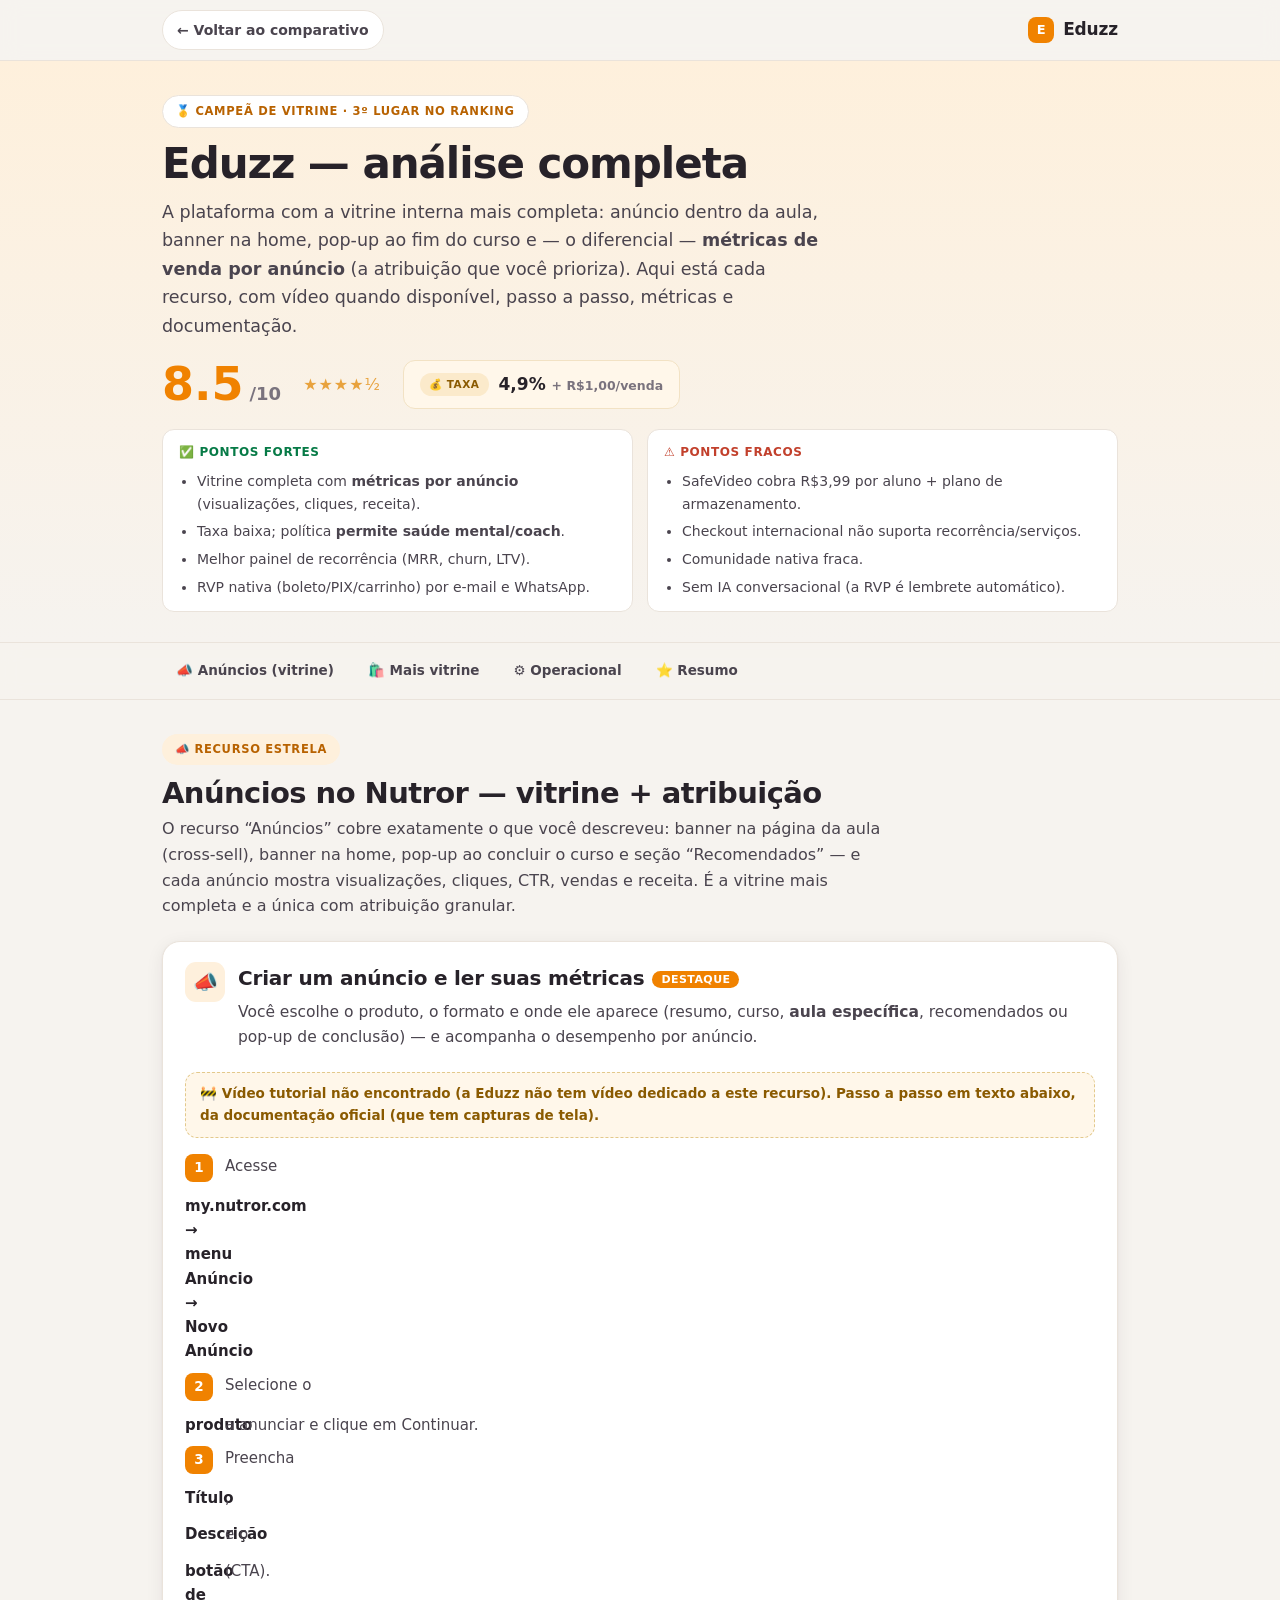
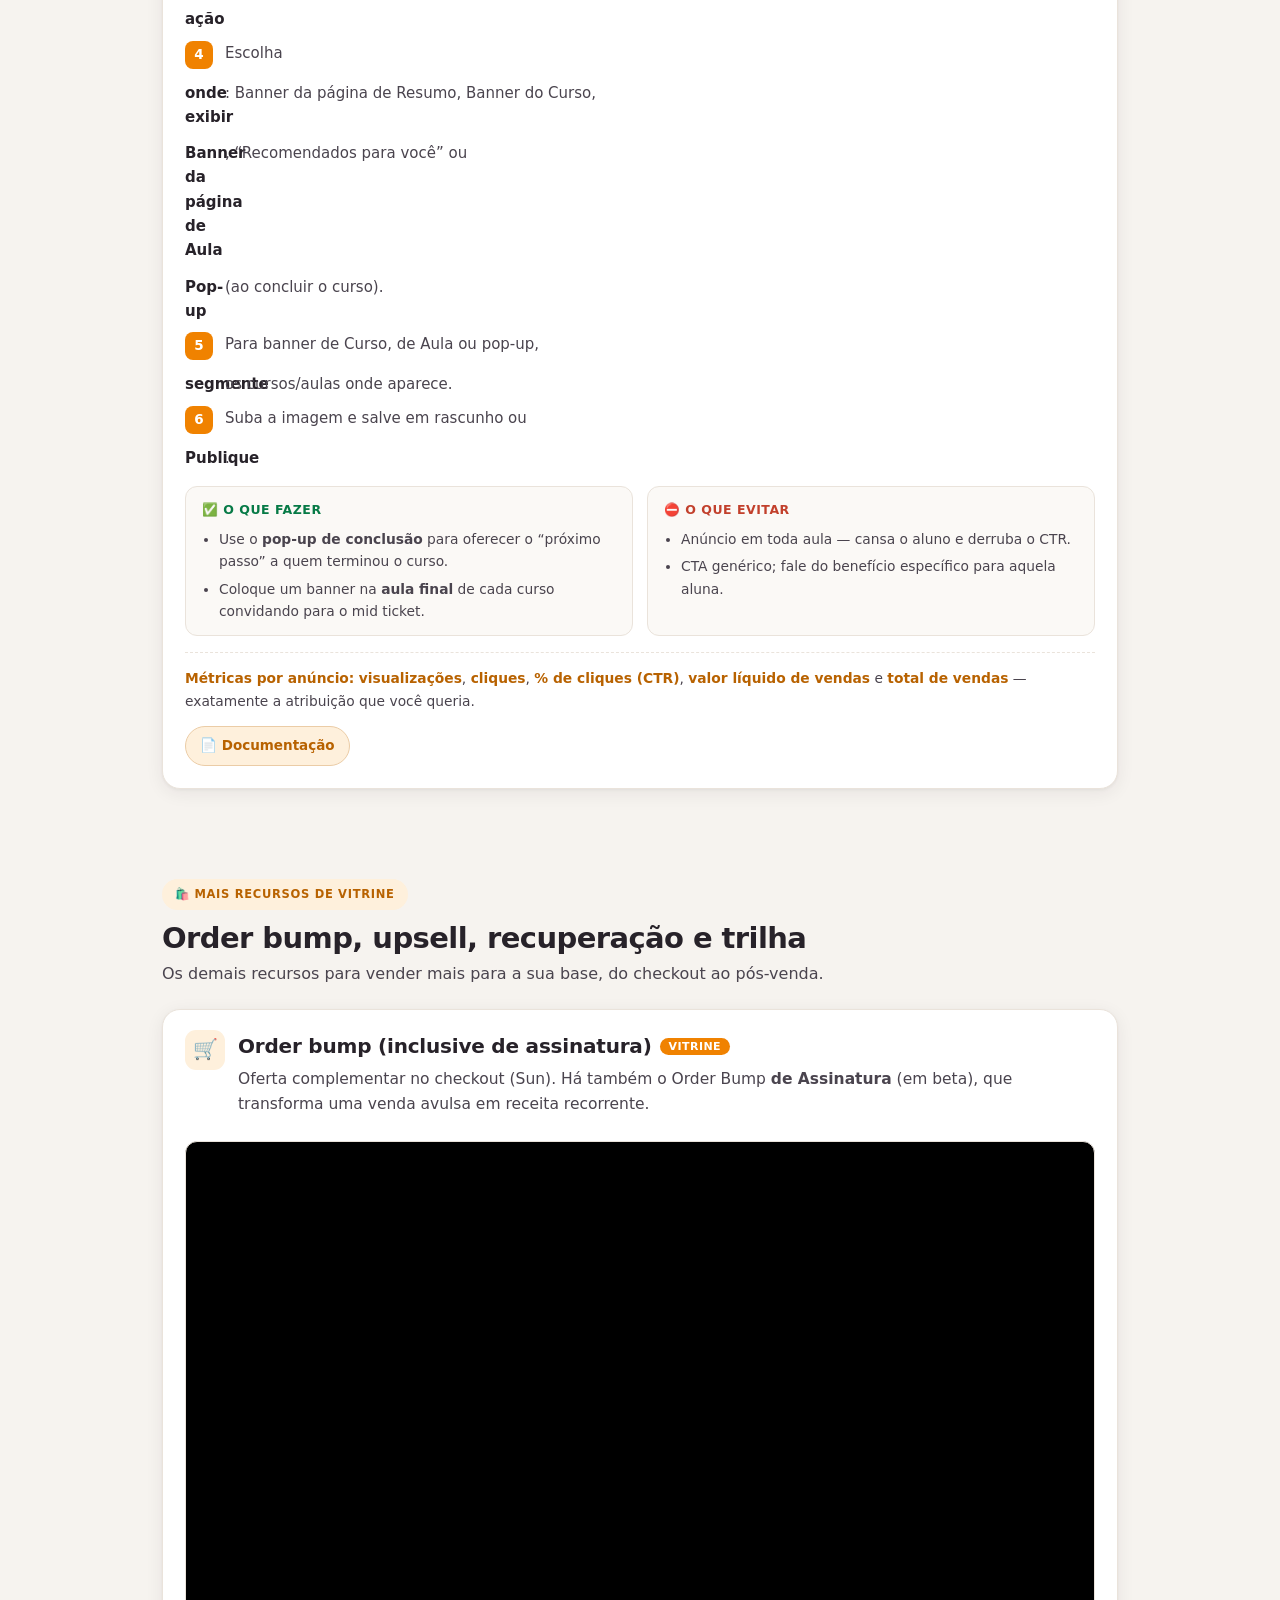
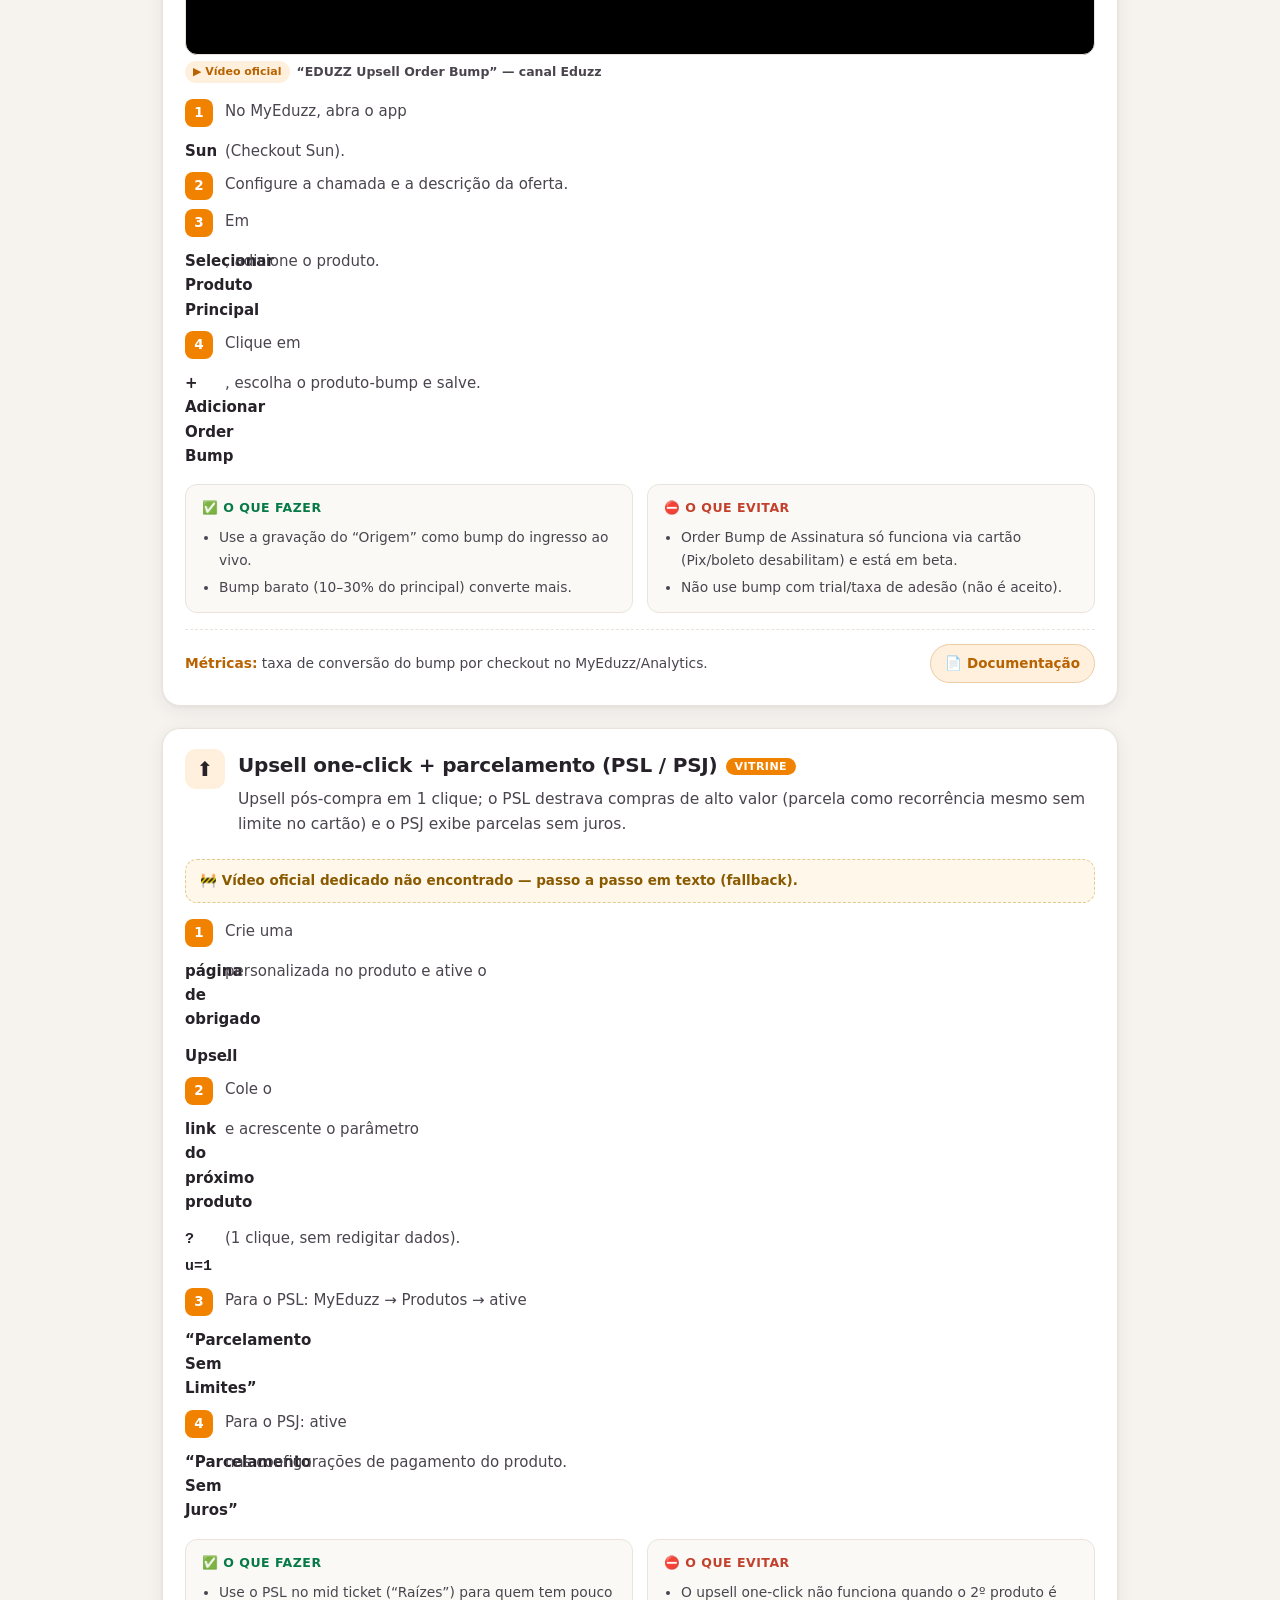
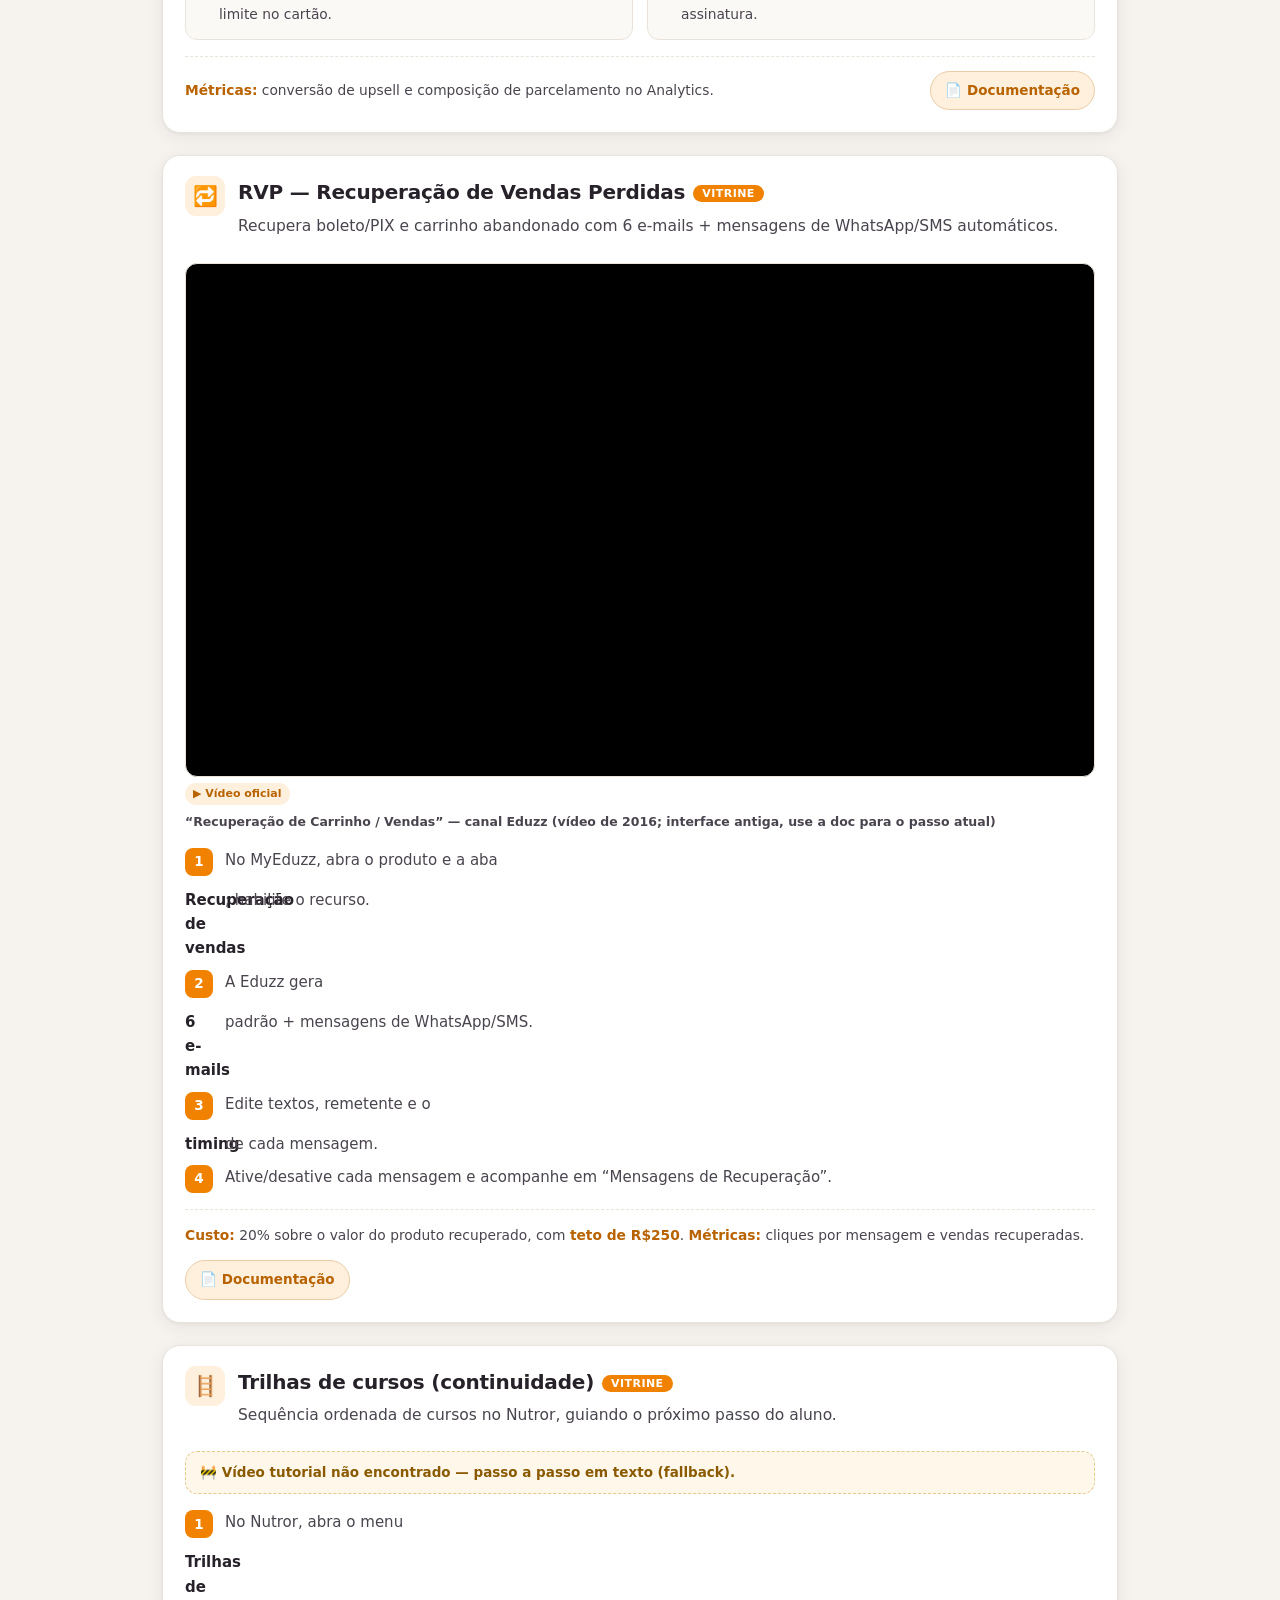
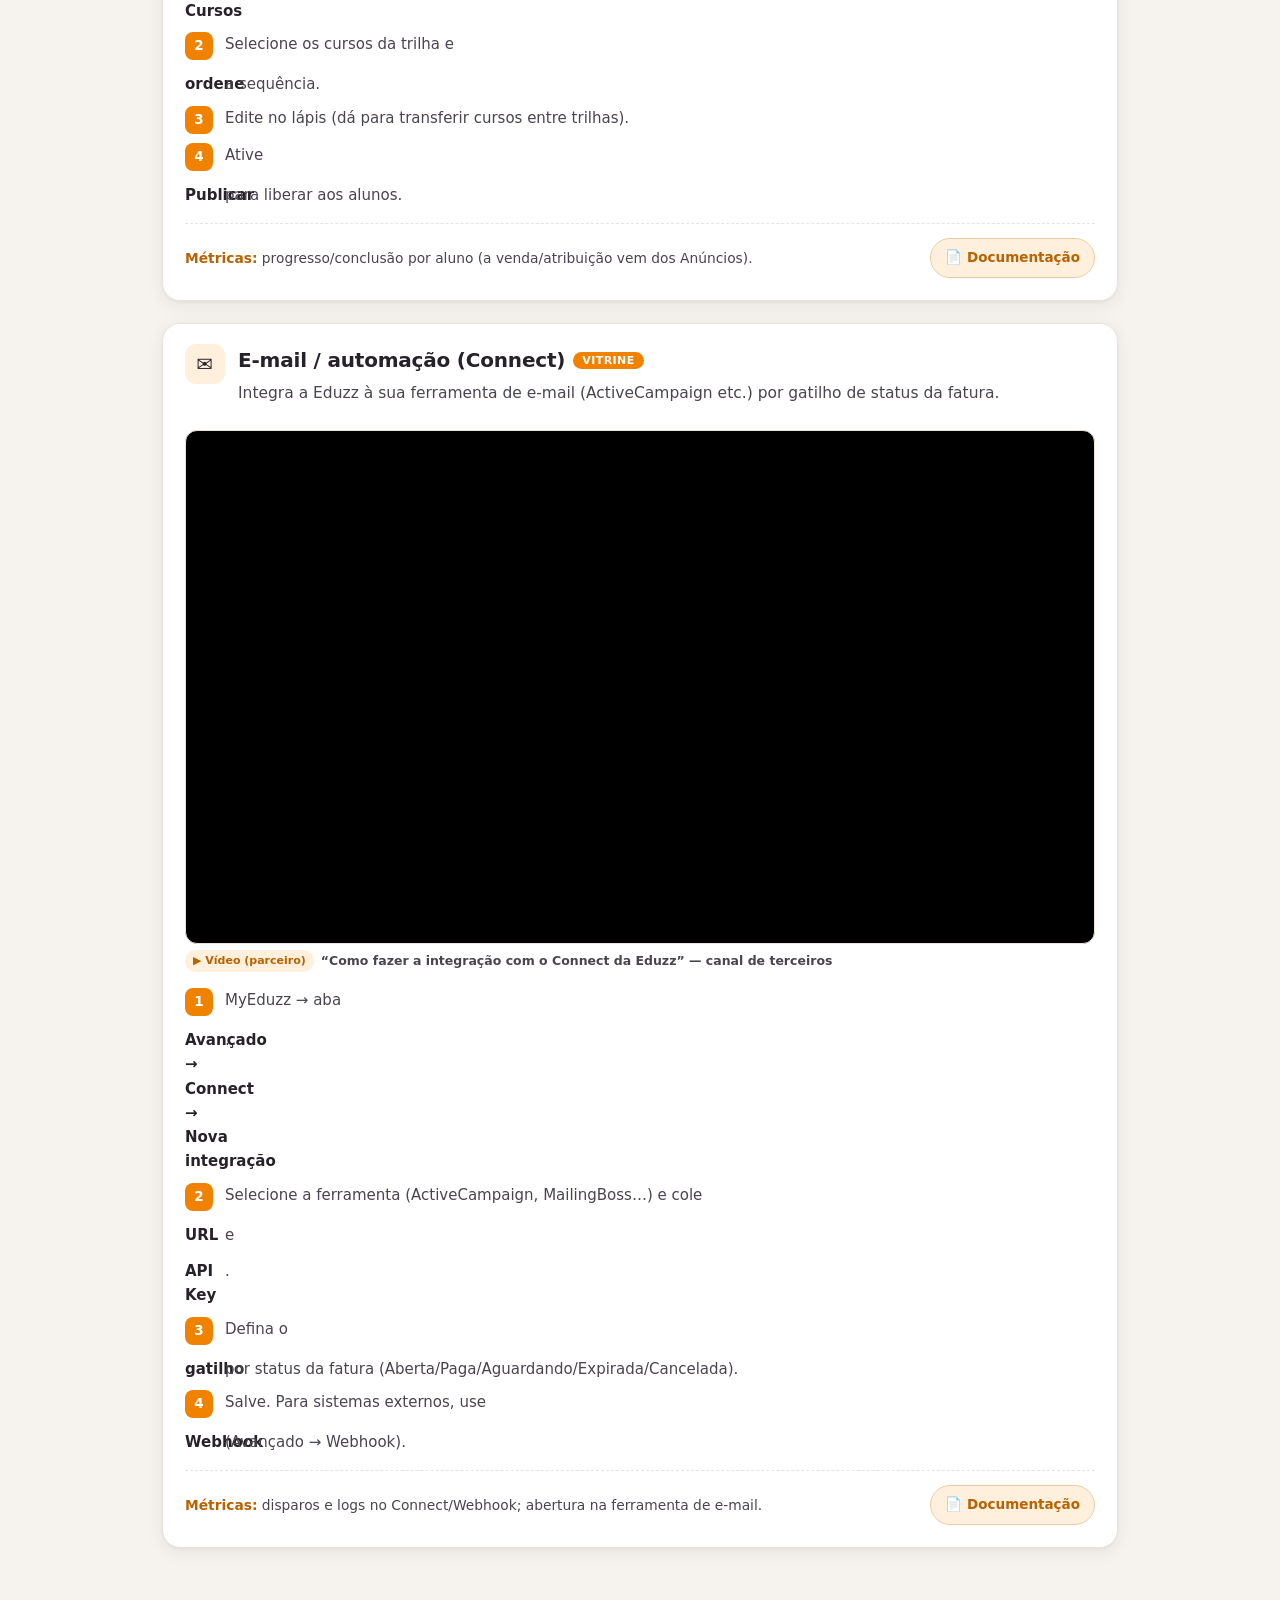
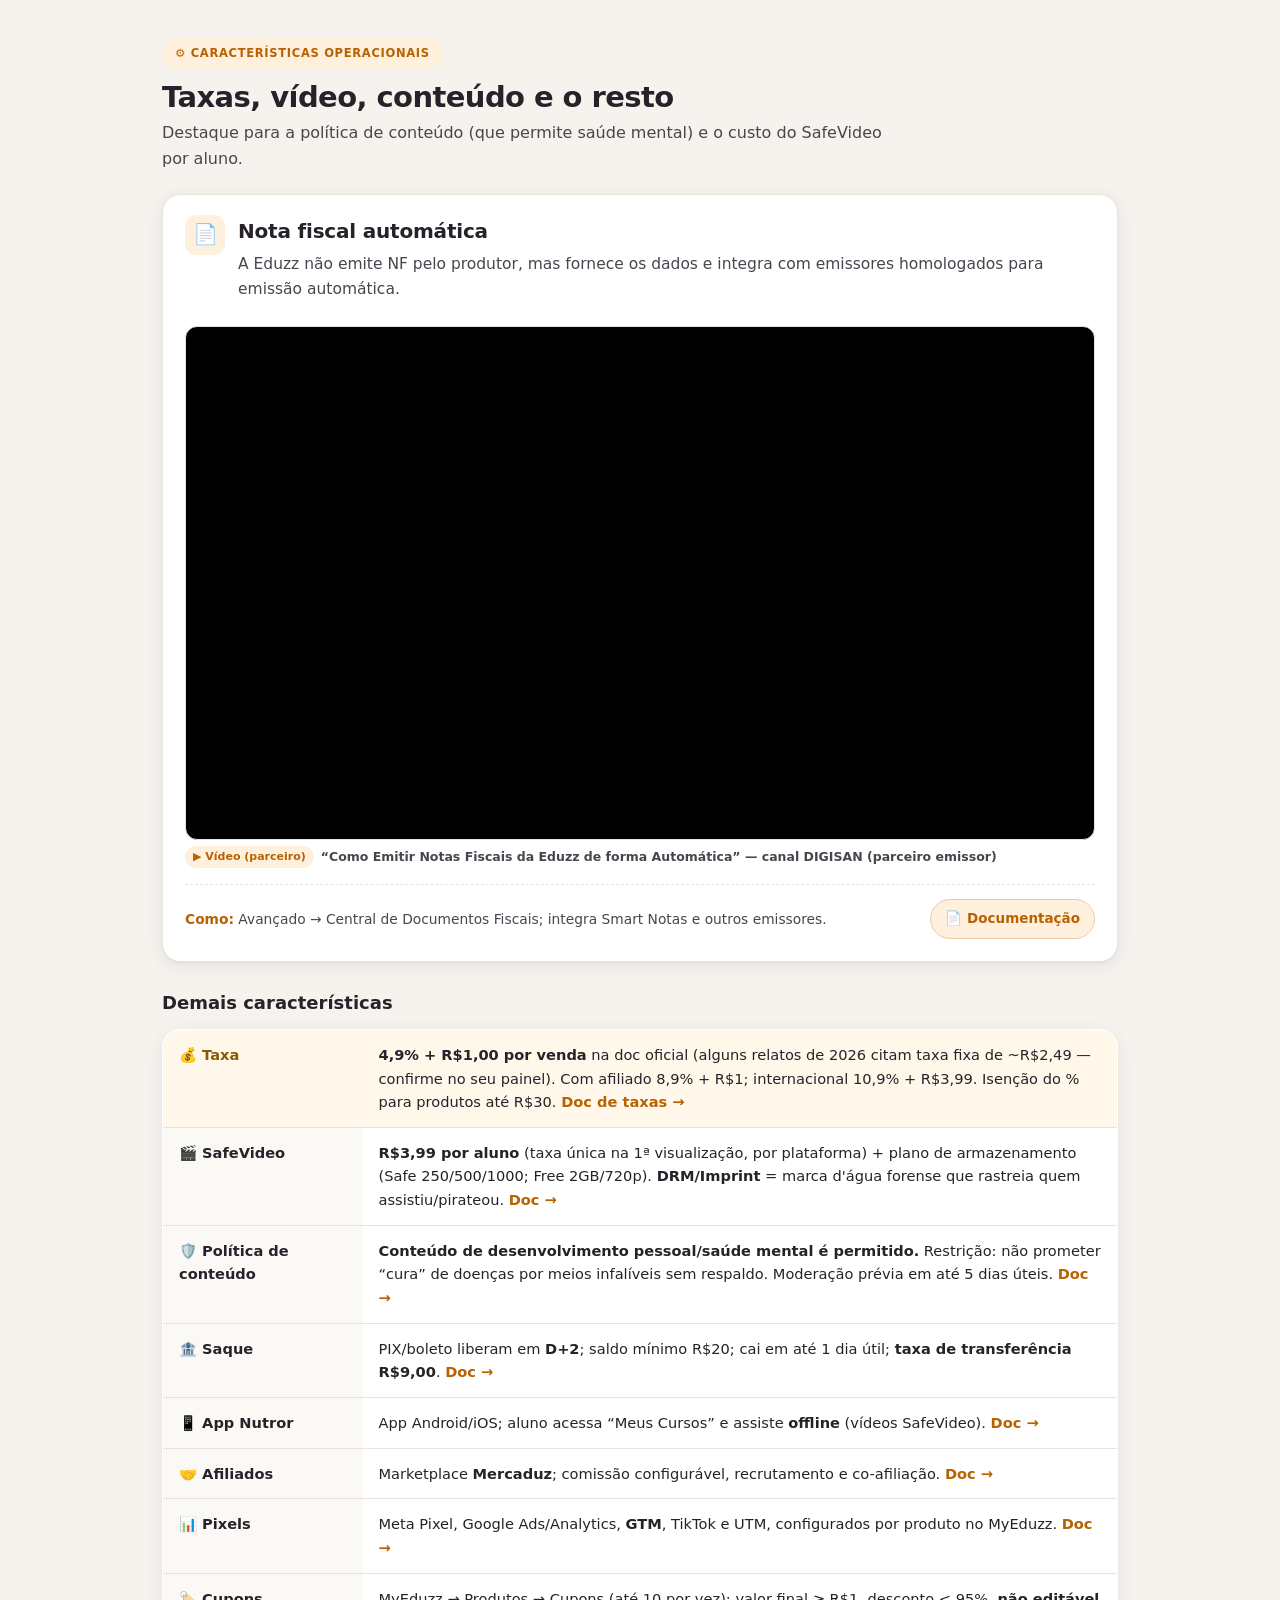
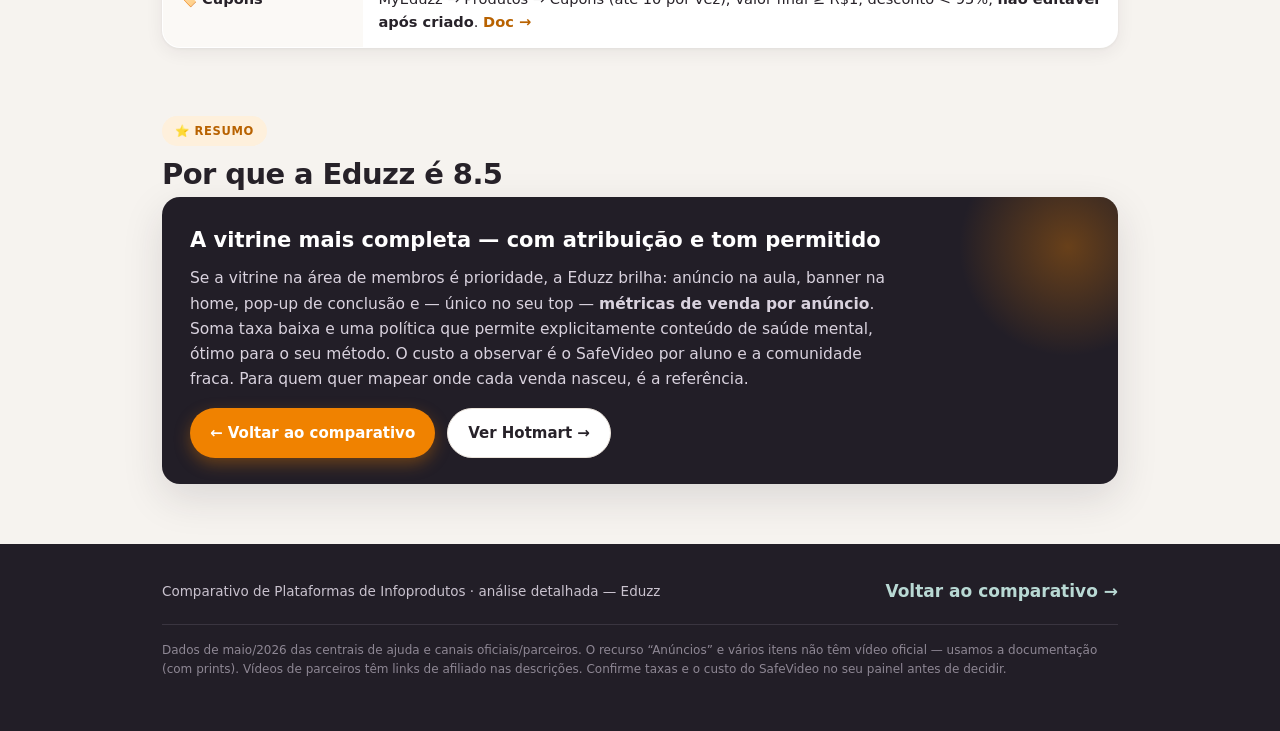
==== eduzz.html @ 8b56ef88 "Add files via upload" ====
<!DOCTYPE html>
<html lang="pt-BR">
<head>
<meta charset="UTF-8">
<meta name="viewport" content="width=device-width, initial-scale=1.0">
<title>Eduzz — Análise completa | Comparativo de Plataformas</title>
<link rel="stylesheet" href="/styles.css">
</head>
<body class="acc-eduzz">

<header class="top">
  <div class="wrap">
    <a class="back" href="/">← Voltar ao comparativo</a>
    <span class="spacer"></span>
    <span class="crumb"><span class="mk">E</span>Eduzz</span>
  </div>
</header>

<div class="phero">
  <div class="wrap">
    <span class="tagline">🥇 Campeã de vitrine · 3º lugar no ranking</span>
    <h1>Eduzz — análise completa</h1>
    <p class="sub">A plataforma com a vitrine interna mais completa: anúncio dentro da aula, banner na home, pop-up ao fim do curso e — o diferencial — <b>métricas de venda por anúncio</b> (a atribuição que você prioriza). Aqui está cada recurso, com vídeo quando disponível, passo a passo, métricas e documentação.</p>
    <div class="scorebar">
      <div class="score"><span class="n">8.5</span><span class="d">/10</span></div>
      <div class="stars">★★★★½</div>
      <div class="fee"><span class="tg">💰 Taxa</span><span class="v">4,9% <small>+ R$1,00/venda</small></span></div>
    </div>
    <div class="qsum">
      <div class="box pro">
        <h4>✅ Pontos fortes</h4>
        <ul>
          <li>Vitrine completa com <b>métricas por anúncio</b> (visualizações, cliques, receita).</li>
          <li>Taxa baixa; política <b>permite saúde mental/coach</b>.</li>
          <li>Melhor painel de recorrência (MRR, churn, LTV).</li>
          <li>RVP nativa (boleto/PIX/carrinho) por e-mail e WhatsApp.</li>
        </ul>
      </div>
      <div class="box con">
        <h4>⚠️ Pontos fracos</h4>
        <ul>
          <li>SafeVideo cobra R$3,99 por aluno + plano de armazenamento.</li>
          <li>Checkout internacional não suporta recorrência/serviços.</li>
          <li>Comunidade nativa fraca.</li>
          <li>Sem IA conversacional (a RVP é lembrete automático).</li>
        </ul>
      </div>
    </div>
  </div>
</div>

<nav class="sub">
  <div class="wrap">
    <a href="#anuncios">📣 Anúncios (vitrine)</a>
    <a href="#vitrine">🛍️ Mais vitrine</a>
    <a href="#operacional">⚙️ Operacional</a>
    <a href="#resumo">⭐ Resumo</a>
  </div>
</nav>

<!-- ===== ANÚNCIOS ===== -->
<section id="anuncios">
  <div class="wrap">
    <span class="eyebrow">📣 Recurso estrela</span>
    <h2 class="sec">Anúncios no Nutror — vitrine + atribuição</h2>
    <p class="sec-intro">O recurso “Anúncios” cobre exatamente o que você descreveu: banner na página da aula (cross-sell), banner na home, pop-up ao concluir o curso e seção “Recomendados” — e cada anúncio mostra visualizações, cliques, CTR, vendas e receita. É a vitrine mais completa e a única com atribuição granular.</p>

    <div class="feat">
      <div class="fhead"><span class="ic">📣</span><div class="ft"><h3>Criar um anúncio e ler suas métricas<span class="star">destaque</span></h3><p class="desc">Você escolhe o produto, o formato e onde ele aparece (resumo, curso, <b>aula específica</b>, recomendados ou pop-up de conclusão) — e acompanha o desempenho por anúncio.</p></div></div>
      <div class="fbody">
        <div class="novideo">🚧 Vídeo tutorial não encontrado (a Eduzz não tem vídeo dedicado a este recurso). Passo a passo em texto abaixo, da documentação oficial (que tem capturas de tela).</div>
        <ol class="steps">
          <li>Acesse <b>my.nutror.com → menu Anúncio → Novo Anúncio</b>.</li>
          <li>Selecione o <b>produto</b> a anunciar e clique em Continuar.</li>
          <li>Preencha <b>Título</b>, <b>Descrição</b> e o <b>botão de ação</b> (CTA).</li>
          <li>Escolha <b>onde exibir</b>: Banner da página de Resumo, Banner do Curso, <b>Banner da página de Aula</b>, “Recomendados para você” ou <b>Pop-up</b> (ao concluir o curso).</li>
          <li>Para banner de Curso, de Aula ou pop-up, <b>segmente</b> os cursos/aulas onde aparece.</li>
          <li>Suba a imagem e salve em rascunho ou <b>Publique</b>.</li>
        </ol>
        <div class="dd">
          <div class="c do"><h5>✅ O que fazer</h5><ul><li>Use o <b>pop-up de conclusão</b> para oferecer o “próximo passo” a quem terminou o curso.</li><li>Coloque um banner na <b>aula final</b> de cada curso convidando para o mid ticket.</li></ul></div>
          <div class="c dont"><h5>⛔ O que evitar</h5><ul><li>Anúncio em toda aula — cansa o aluno e derruba o CTR.</li><li>CTA genérico; fale do benefício específico para aquela aluna.</li></ul></div>
        </div>
        <div class="frow"><span class="metrics"><b>Métricas por anúncio:</b> <b>visualizações</b>, <b>cliques</b>, <b>% de cliques (CTR)</b>, <b>valor líquido de vendas</b> e <b>total de vendas</b> — exatamente a atribuição que você queria.</span><a class="docbtn" href="https://ajuda.eduzz.com/hc/pt-br/articles/4402736670363" target="_blank" rel="noopener">📄 Documentação</a></div>
      </div>
    </div>
  </div>
</section>

<!-- ===== MAIS VITRINE ===== -->
<section id="vitrine">
  <div class="wrap">
    <span class="eyebrow">🛍️ Mais recursos de vitrine</span>
    <h2 class="sec">Order bump, upsell, recuperação e trilha</h2>
    <p class="sec-intro">Os demais recursos para vender mais para a sua base, do checkout ao pós-venda.</p>

    <!-- Order bump -->
    <div class="feat">
      <div class="fhead"><span class="ic">🛒</span><div class="ft"><h3>Order bump (inclusive de assinatura)<span class="star">vitrine</span></h3><p class="desc">Oferta complementar no checkout (Sun). Há também o Order Bump <b>de Assinatura</b> (em beta), que transforma uma venda avulsa em receita recorrente.</p></div></div>
      <div class="fbody">
        <div class="video-wrap"><iframe src="https://www.youtube.com/embed/Mqnv8iW4FAI" title="EDUZZ Upsell Order Bump: Aprenda a ter mais Lucro" loading="lazy" allowfullscreen></iframe></div>
        <p class="vcap"><span class="of">▶ Vídeo oficial</span><span class="th">“EDUZZ Upsell Order Bump” — canal Eduzz</span></p>
        <ol class="steps">
          <li>No MyEduzz, abra o app <b>Sun</b> (Checkout Sun).</li>
          <li>Configure a chamada e a descrição da oferta.</li>
          <li>Em <b>Selecionar Produto Principal</b>, adicione o produto.</li>
          <li>Clique em <b>+ Adicionar Order Bump</b>, escolha o produto-bump e salve.</li>
        </ol>
        <div class="dd">
          <div class="c do"><h5>✅ O que fazer</h5><ul><li>Use a gravação do “Origem” como bump do ingresso ao vivo.</li><li>Bump barato (10–30% do principal) converte mais.</li></ul></div>
          <div class="c dont"><h5>⛔ O que evitar</h5><ul><li>Order Bump de Assinatura só funciona via cartão (Pix/boleto desabilitam) e está em beta.</li><li>Não use bump com trial/taxa de adesão (não é aceito).</li></ul></div>
        </div>
        <div class="frow"><span class="metrics"><b>Métricas:</b> taxa de conversão do bump por checkout no MyEduzz/Analytics.</span><a class="docbtn" href="https://ajuda.eduzz.com/hc/pt-br/articles/1260807006190" target="_blank" rel="noopener">📄 Documentação</a></div>
      </div>
    </div>

    <!-- Upsell / PSL / PSJ (sem vídeo) -->
    <div class="feat">
      <div class="fhead"><span class="ic">⬆️</span><div class="ft"><h3>Upsell one-click + parcelamento (PSL / PSJ)<span class="star">vitrine</span></h3><p class="desc">Upsell pós-compra em 1 clique; o PSL destrava compras de alto valor (parcela como recorrência mesmo sem limite no cartão) e o PSJ exibe parcelas sem juros.</p></div></div>
      <div class="fbody">
        <div class="novideo">🚧 Vídeo oficial dedicado não encontrado — passo a passo em texto (fallback).</div>
        <ol class="steps">
          <li>Crie uma <b>página de obrigado</b> personalizada no produto e ative o <b>Upsell</b>.</li>
          <li>Cole o <b>link do próximo produto</b> e acrescente o parâmetro <b><code>?u=1</code></b> (1 clique, sem redigitar dados).</li>
          <li>Para o PSL: MyEduzz → Produtos → ative <b>“Parcelamento Sem Limites”</b>.</li>
          <li>Para o PSJ: ative <b>“Parcelamento Sem Juros”</b> nas configurações de pagamento do produto.</li>
        </ol>
        <div class="dd">
          <div class="c do"><h5>✅ O que fazer</h5><ul><li>Use o PSL no mid ticket (“Raízes”) para quem tem pouco limite no cartão.</li></ul></div>
          <div class="c dont"><h5>⛔ O que evitar</h5><ul><li>O upsell one-click não funciona quando o 2º produto é assinatura.</li></ul></div>
        </div>
        <div class="frow"><span class="metrics"><b>Métricas:</b> conversão de upsell e composição de parcelamento no Analytics.</span><a class="docbtn" href="https://ajuda.eduzz.com/hc/pt-br/articles/1260807654450" target="_blank" rel="noopener">📄 Documentação</a></div>
      </div>
    </div>

    <!-- RVP -->
    <div class="feat">
      <div class="fhead"><span class="ic">🔁</span><div class="ft"><h3>RVP — Recuperação de Vendas Perdidas<span class="star">vitrine</span></h3><p class="desc">Recupera boleto/PIX e carrinho abandonado com 6 e-mails + mensagens de WhatsApp/SMS automáticos.</p></div></div>
      <div class="fbody">
        <div class="video-wrap"><iframe src="https://www.youtube.com/embed/Hat3KXq7qT0" title="Recuperação de Carrinho / Vendas - Eduzz" loading="lazy" allowfullscreen></iframe></div>
        <p class="vcap"><span class="of">▶ Vídeo oficial</span><span class="th">“Recuperação de Carrinho / Vendas” — canal Eduzz (vídeo de 2016; interface antiga, use a doc para o passo atual)</span></p>
        <ol class="steps">
          <li>No MyEduzz, abra o produto e a aba <b>Recuperação de vendas</b>; habilite o recurso.</li>
          <li>A Eduzz gera <b>6 e-mails</b> padrão + mensagens de WhatsApp/SMS.</li>
          <li>Edite textos, remetente e o <b>timing</b> de cada mensagem.</li>
          <li>Ative/desative cada mensagem e acompanhe em “Mensagens de Recuperação”.</li>
        </ol>
        <div class="frow"><span class="metrics"><b>Custo:</b> 20% sobre o valor do produto recuperado, com <b>teto de R$250</b>. <b>Métricas:</b> cliques por mensagem e vendas recuperadas.</span><a class="docbtn" href="https://ajuda.eduzz.com/hc/pt-br/articles/1260807625289" target="_blank" rel="noopener">📄 Documentação</a></div>
      </div>
    </div>

    <!-- Trilha (sem vídeo) -->
    <div class="feat">
      <div class="fhead"><span class="ic">🪜</span><div class="ft"><h3>Trilhas de cursos (continuidade)<span class="star">vitrine</span></h3><p class="desc">Sequência ordenada de cursos no Nutror, guiando o próximo passo do aluno.</p></div></div>
      <div class="fbody">
        <div class="novideo">🚧 Vídeo tutorial não encontrado — passo a passo em texto (fallback).</div>
        <ol class="steps">
          <li>No Nutror, abra o menu <b>Trilhas de Cursos</b>.</li>
          <li>Selecione os cursos da trilha e <b>ordene</b> a sequência.</li>
          <li>Edite no lápis (dá para transferir cursos entre trilhas).</li>
          <li>Ative <b>Publicar</b> para liberar aos alunos.</li>
        </ol>
        <div class="frow"><span class="metrics"><b>Métricas:</b> progresso/conclusão por aluno (a venda/atribuição vem dos Anúncios).</span><a class="docbtn" href="https://ajuda.eduzz.com/hc/pt-br/articles/4418788019867" target="_blank" rel="noopener">📄 Documentação</a></div>
      </div>
    </div>

    <!-- Email Connect -->
    <div class="feat">
      <div class="fhead"><span class="ic">✉️</span><div class="ft"><h3>E-mail / automação (Connect)<span class="star">vitrine</span></h3><p class="desc">Integra a Eduzz à sua ferramenta de e-mail (ActiveCampaign etc.) por gatilho de status da fatura.</p></div></div>
      <div class="fbody">
        <div class="video-wrap"><iframe src="https://www.youtube.com/embed/bt7t4QK6zKA" title="Integração com o Connect da Eduzz" loading="lazy" allowfullscreen></iframe></div>
        <p class="vcap"><span class="of">▶ Vídeo (parceiro)</span><span class="th">“Como fazer a integração com o Connect da Eduzz” — canal de terceiros</span></p>
        <ol class="steps">
          <li>MyEduzz → aba <b>Avançado → Connect → Nova integração</b>.</li>
          <li>Selecione a ferramenta (ActiveCampaign, MailingBoss…) e cole <b>URL</b> e <b>API Key</b>.</li>
          <li>Defina o <b>gatilho</b> por status da fatura (Aberta/Paga/Aguardando/Expirada/Cancelada).</li>
          <li>Salve. Para sistemas externos, use <b>Webhook</b> (Avançado → Webhook).</li>
        </ol>
        <div class="frow"><span class="metrics"><b>Métricas:</b> disparos e logs no Connect/Webhook; abertura na ferramenta de e-mail.</span><a class="docbtn" href="https://ajuda.eduzz.com/hc/pt-br/articles/4402979071387" target="_blank" rel="noopener">📄 Documentação</a></div>
      </div>
    </div>
  </div>
</section>

<!-- ===== OPERACIONAL ===== -->
<section id="operacional">
  <div class="wrap">
    <span class="eyebrow">⚙️ Características operacionais</span>
    <h2 class="sec">Taxas, vídeo, conteúdo e o resto</h2>
    <p class="sec-intro">Destaque para a política de conteúdo (que permite saúde mental) e o custo do SafeVideo por aluno.</p>

    <div class="feat">
      <div class="fhead"><span class="ic">📄</span><div class="ft"><h3>Nota fiscal automática</h3><p class="desc">A Eduzz não emite NF pelo produtor, mas fornece os dados e integra com emissores homologados para emissão automática.</p></div></div>
      <div class="fbody">
        <div class="video-wrap"><iframe src="https://www.youtube.com/embed/jwyKbAXAJag" title="Como Emitir Notas Fiscais da Eduzz de forma Automática" loading="lazy" allowfullscreen></iframe></div>
        <p class="vcap"><span class="of">▶ Vídeo (parceiro)</span><span class="th">“Como Emitir Notas Fiscais da Eduzz de forma Automática” — canal DIGISAN (parceiro emissor)</span></p>
        <div class="frow"><span class="metrics"><b>Como:</b> Avançado → Central de Documentos Fiscais; integra Smart Notas e outros emissores.</span><a class="docbtn" href="https://ajuda.eduzz.com/hc/pt-br/articles/4402651955739" target="_blank" rel="noopener">📄 Documentação</a></div>
      </div>
    </div>

    <h3 style="font-size:18px;font-weight:820;margin:26px 0 12px">Demais características</h3>
    <table class="optable">
      <tr class="fee-row"><th class="k">💰 Taxa</th><td><b>4,9% + R$1,00 por venda</b> na doc oficial (alguns relatos de 2026 citam taxa fixa de ~R$2,49 — confirme no seu painel). Com afiliado 8,9% + R$1; internacional 10,9% + R$3,99. Isenção do % para produtos até R$30. <a href="https://ajuda.eduzz.com/hc/pt-br/articles/1260807397109" target="_blank" rel="noopener">Doc de taxas →</a></td></tr>
      <tr><th class="k">🎬 SafeVideo</th><td><b>R$3,99 por aluno</b> (taxa única na 1ª visualização, por plataforma) + plano de armazenamento (Safe 250/500/1000; Free 2GB/720p). <b>DRM/Imprint</b> = marca d'água forense que rastreia quem assistiu/pirateou. <a href="https://ajuda.eduzz.com/hc/pt-br/articles/4402552014491" target="_blank" rel="noopener">Doc →</a></td></tr>
      <tr><th class="k">🛡️ Política de conteúdo</th><td><b>Conteúdo de desenvolvimento pessoal/saúde mental é permitido.</b> Restrição: não prometer “cura” de doenças por meios infalíveis sem respaldo. Moderação prévia em até 5 dias úteis. <a href="https://ajuda.eduzz.com/hc/pt-br/articles/8005870790555" target="_blank" rel="noopener">Doc →</a></td></tr>
      <tr><th class="k">🏦 Saque</th><td>PIX/boleto liberam em <b>D+2</b>; saldo mínimo R$20; cai em até 1 dia útil; <b>taxa de transferência R$9,00</b>. <a href="https://ajuda.eduzz.com/hc/pt-br/articles/1260807410490" target="_blank" rel="noopener">Doc →</a></td></tr>
      <tr><th class="k">📱 App Nutror</th><td>App Android/iOS; aluno acessa “Meus Cursos” e assiste <b>offline</b> (vídeos SafeVideo). <a href="https://ajuda.eduzz.com/hc/pt-br/articles/8611829296667" target="_blank" rel="noopener">Doc →</a></td></tr>
      <tr><th class="k">🤝 Afiliados</th><td>Marketplace <b>Mercaduz</b>; comissão configurável, recrutamento e co-afiliação. <a href="https://ajuda.eduzz.com/hc/pt-br/articles/7336792418203" target="_blank" rel="noopener">Doc →</a></td></tr>
      <tr><th class="k">📊 Pixels</th><td>Meta Pixel, Google Ads/Analytics, <b>GTM</b>, TikTok e UTM, configurados por produto no MyEduzz. <a href="https://ajuda.eduzz.com/hc/pt-br/sections/4403538015259" target="_blank" rel="noopener">Doc →</a></td></tr>
      <tr><th class="k">🏷️ Cupons</th><td>MyEduzz → Produtos → Cupons (até 10 por vez); valor final ≥ R$1, desconto < 95%, <b>não editável após criado</b>. <a href="https://ajuda.eduzz.com/hc/pt-br/articles/1260807644469" target="_blank" rel="noopener">Doc →</a></td></tr>
    </table>
  </div>
</section>

<!-- ===== RESUMO ===== -->
<section id="resumo">
  <div class="wrap">
    <span class="eyebrow">⭐ Resumo</span>
    <h2 class="sec">Por que a Eduzz é 8.5</h2>
    <div class="banner">
      <h3>A vitrine mais completa — com atribuição e tom permitido</h3>
      <p>Se a vitrine na área de membros é prioridade, a Eduzz brilha: anúncio na aula, banner na home, pop-up de conclusão e — único no seu top — <b>métricas de venda por anúncio</b>. Soma taxa baixa e uma política que permite explicitamente conteúdo de saúde mental, ótimo para o seu método. O custo a observar é o SafeVideo por aluno e a comunidade fraca. Para quem quer mapear onde cada venda nasceu, é a referência.</p>
      <div class="row">
        <a class="btn btn-accent" href="/">← Voltar ao comparativo</a>
        <a class="btn btn-ghost" href="/hotmart">Ver Hotmart →</a>
      </div>
    </div>
  </div>
</section>

<footer>
  <div class="wrap">
    <span style="font-size:13.5px">Comparativo de Plataformas de Infoprodutos · análise detalhada — Eduzz</span>
    <a href="/">Voltar ao comparativo →</a>
  </div>
  <div class="wrap"><p class="disc">Dados de maio/2026 das centrais de ajuda e canais oficiais/parceiros. O recurso “Anúncios” e vários itens não têm vídeo oficial — usamos a documentação (com prints). Vídeos de parceiros têm links de afiliado nas descrições. Confirme taxas e o custo do SafeVideo no seu painel antes de decidir.</p></div>
</footer>

</body>
</html>
---- styles.css ----
/* ===== Design system compartilhado — páginas detalhadas ===== */
:root{
  --bg:#F6F3EF; --surface:#FFFFFF; --surface-2:#FBF9F6;
  --ink:#272229; --ink-soft:#4A444E; --muted:#7A737E;
  --line:#EAE3DB; --line-strong:#DcD3C8; --dark:#221E27; --dark-2:#2D2833;
  --brand:#1F7A72; --brand-dark:#13564F; --brand-soft:#E4F1EF;
  --hotmart:#ED4E2B; --hotmart-dark:#BE3A1C; --hotmart-soft:#FDEAE4;
  --greenn:#00A35C; --greenn-dark:#067A46; --greenn-soft:#E0F5EA;
  --kiwify:#7C3AED; --kiwify-dark:#5B27B5; --kiwify-soft:#F0E9FE;
  --eduzz:#F08200; --eduzz-dark:#B86200; --eduzz-soft:#FEF0DC;
  --members:#3D46D6; --members-dark:#2A33A8; --members-soft:#E8EAFB;
  --hubla:#D6336C; --hubla-dark:#A82453; --hubla-soft:#FBE6EE;
  --radius:18px; --radius-sm:12px;
  --shadow:0 4px 18px rgba(40,34,45,.07), 0 1px 3px rgba(40,34,45,.05);
  --shadow-lg:0 14px 40px rgba(40,34,45,.13);
  --maxw:1000px;
  --font:'Segoe UI',system-ui,-apple-system,'Helvetica Neue',Arial,sans-serif;
  --accent:var(--brand); --accent-dark:var(--brand-dark); --accent-soft:var(--brand-soft);
}
*{box-sizing:border-box}
html{scroll-behavior:smooth}
body{margin:0;font-family:var(--font);background:var(--bg);color:var(--ink);font-size:17px;line-height:1.62;-webkit-font-smoothing:antialiased}
a{color:inherit}
.wrap{max-width:var(--maxw);margin:0 auto;padding:0 22px}

/* accent por marca (no <body>) */
body.acc-hotmart{--accent:var(--hotmart);--accent-dark:var(--hotmart-dark);--accent-soft:var(--hotmart-soft)}
body.acc-greenn {--accent:var(--greenn); --accent-dark:var(--greenn-dark); --accent-soft:var(--greenn-soft)}
body.acc-kiwify {--accent:var(--kiwify); --accent-dark:var(--kiwify-dark); --accent-soft:var(--kiwify-soft)}
body.acc-eduzz  {--accent:var(--eduzz);  --accent-dark:var(--eduzz-dark);  --accent-soft:var(--eduzz-soft)}
body.acc-members{--accent:var(--members);--accent-dark:var(--members-dark);--accent-soft:var(--members-soft)}
body.acc-hubla  {--accent:var(--hubla);  --accent-dark:var(--hubla-dark);  --accent-soft:var(--hubla-soft)}

/* top bar */
header.top{position:sticky;top:0;z-index:60;background:rgba(246,243,239,.92);backdrop-filter:blur(10px);border-bottom:1px solid var(--line)}
.top .wrap{display:flex;align-items:center;gap:14px;height:60px}
.top .back{display:inline-flex;align-items:center;gap:8px;text-decoration:none;font-weight:760;font-size:14px;color:var(--ink-soft);
  border:1px solid var(--line);background:var(--surface);padding:8px 14px;border-radius:999px;transition:.16s}
.top .back:hover{border-color:var(--line-strong);transform:translateX(-2px)}
.top .crumb{font-weight:800;letter-spacing:-.01em;display:flex;align-items:center;gap:9px}
.top .crumb .mk{width:26px;height:26px;border-radius:8px;background:var(--accent);color:#fff;display:grid;place-items:center;font-weight:850;font-size:13px}
.top .spacer{flex:1}
.top .live{font-size:12.5px;color:var(--muted);white-space:nowrap}
.top .live a{color:var(--accent-dark);font-weight:700}
@media(max-width:680px){.top .live{display:none}}

/* hero */
.phero{background:linear-gradient(180deg,var(--accent-soft),transparent);border-bottom:1px solid var(--line)}
.phero .wrap{padding:34px 22px 30px}
.phero .tagline{display:inline-flex;align-items:center;gap:8px;font-weight:800;letter-spacing:.06em;text-transform:uppercase;font-size:11.5px;
  color:var(--accent-dark);background:var(--surface);border:1px solid var(--line);padding:6px 13px;border-radius:999px;margin-bottom:14px}
.phero h1{margin:0 0 12px;font-size:clamp(28px,4.4vw,42px);letter-spacing:-.025em;line-height:1.06;font-weight:860}
.phero .sub{font-size:17.5px;color:var(--ink-soft);max-width:680px;margin:0}
.phero .scorebar{display:flex;align-items:center;gap:22px;flex-wrap:wrap;margin-top:20px}
.phero .score{display:flex;align-items:baseline;gap:6px}
.phero .score .n{font-size:46px;font-weight:870;color:var(--accent);line-height:1}
.phero .score .d{font-size:18px;color:var(--muted);font-weight:700}
.phero .stars{color:#E8A23D;font-size:16px;letter-spacing:1px}
.phero .fee{background:#FFF7EA;border:1px solid #F2E2C4;border-radius:var(--radius-sm);padding:10px 16px;display:flex;align-items:center;gap:10px}
.phero .fee .tg{font-size:10.5px;font-weight:850;letter-spacing:.05em;text-transform:uppercase;color:#8A5A00;background:#FBEACB;padding:3px 9px;border-radius:999px}
.phero .fee .v{font-weight:850;font-size:17px}
.phero .fee .v small{font-weight:700;font-size:12.5px;color:var(--muted)}

/* quick summary fortes/fracos */
.qsum{display:grid;grid-template-columns:1fr 1fr;gap:14px;margin-top:20px}
@media(max-width:640px){.qsum{grid-template-columns:1fr}}
.qsum .box{background:var(--surface);border:1px solid var(--line);border-radius:var(--radius-sm);padding:13px 16px}
.qsum .box h4{margin:0 0 7px;font-size:12px;letter-spacing:.05em;text-transform:uppercase;font-weight:820;display:flex;align-items:center;gap:7px}
.qsum .pro h4{color:var(--greenn-dark)} .qsum .con h4{color:#C2402C}
.qsum ul{margin:0;padding-left:18px;display:flex;flex-direction:column;gap:5px}
.qsum li{font-size:14px;color:var(--ink-soft)}

/* sub-nav */
nav.sub{position:sticky;top:60px;z-index:50;background:rgba(246,243,239,.94);backdrop-filter:blur(10px);border-bottom:1px solid var(--line)}
nav.sub .wrap{display:flex;gap:6px;overflow-x:auto;padding:9px 22px;scrollbar-width:none}
nav.sub .wrap::-webkit-scrollbar{display:none}
nav.sub a{flex:0 0 auto;text-decoration:none;font-weight:740;font-size:13.5px;color:var(--ink-soft);padding:7px 13px;border-radius:999px;border:1px solid transparent;white-space:nowrap;transition:.16s}
nav.sub a:hover{background:var(--surface);border-color:var(--line)}

/* sections */
section{padding:34px 0;scroll-margin-top:120px}
.eyebrow{display:inline-flex;align-items:center;gap:8px;font-weight:800;letter-spacing:.06em;text-transform:uppercase;font-size:11.5px;color:var(--accent-dark);background:var(--accent-soft);padding:6px 13px;border-radius:999px;margin-bottom:12px}
h2.sec{font-size:clamp(22px,3vw,29px);letter-spacing:-.02em;margin:0 0 6px;font-weight:840;line-height:1.14}
.sec-intro{color:var(--ink-soft);max-width:740px;margin:0 0 22px;font-size:16px}

/* feature card */
.feat{background:var(--surface);border:1px solid var(--line);border-radius:var(--radius);box-shadow:var(--shadow);overflow:hidden;margin-bottom:22px}
.feat > .fhead{display:flex;align-items:flex-start;gap:13px;padding:20px 22px 4px}
.feat .ic{flex:0 0 auto;width:40px;height:40px;border-radius:11px;background:var(--accent-soft);display:grid;place-items:center;font-size:20px}
.feat .ft{flex:1;min-width:0}
.feat h3{margin:0;font-size:20px;letter-spacing:-.01em;font-weight:840}
.feat .star{font-size:11px;font-weight:850;letter-spacing:.04em;text-transform:uppercase;color:#fff;background:var(--accent);padding:2px 9px;border-radius:999px;margin-left:8px;vertical-align:middle}
.feat .desc{color:var(--ink-soft);font-size:15.5px;margin:5px 0 0}
.fbody{padding:14px 22px 22px}

/* video embed */
.video-wrap{position:relative;padding-top:56.25%;background:#000;border-radius:var(--radius-sm);overflow:hidden;border:1px solid var(--line);margin:6px 0 6px}
.video-wrap iframe{position:absolute;inset:0;width:100%;height:100%;border:0}
.vcap{font-size:12.5px;color:var(--muted);margin:0 0 16px;display:flex;align-items:center;gap:7px;flex-wrap:wrap}
.vcap .of{font-weight:800;color:var(--accent-dark);background:var(--accent-soft);padding:2px 8px;border-radius:999px;font-size:11px}
.vcap .th{font-weight:600;color:var(--ink-soft)}

/* no-video fallback flag */
.novideo{display:flex;align-items:center;gap:9px;background:#FFF7EA;border:1px dashed #E3C98C;color:#8A5A00;border-radius:var(--radius-sm);padding:10px 14px;font-size:13.5px;font-weight:700;margin:4px 0 16px}

/* steps */
.steps{list-style:none;counter-reset:s;margin:0 0 16px;padding:0;display:flex;flex-direction:column;gap:9px}
.steps li{counter-increment:s;display:grid;grid-template-columns:28px 1fr;gap:12px;align-items:start;font-size:15px;color:var(--ink-soft)}
.steps li::before{content:counter(s);width:28px;height:28px;border-radius:8px;background:var(--accent);color:#fff;font-weight:820;font-size:13.5px;display:grid;place-items:center}
.steps li b{color:var(--ink)}

/* do / dont */
.dd{display:grid;grid-template-columns:1fr 1fr;gap:14px;margin:4px 0 16px}
@media(max-width:640px){.dd{grid-template-columns:1fr}}
.dd .c{border:1px solid var(--line);border-radius:var(--radius-sm);padding:13px 16px;background:var(--surface-2)}
.dd h5{margin:0 0 8px;font-size:12.5px;letter-spacing:.04em;text-transform:uppercase;font-weight:820;display:flex;align-items:center;gap:7px}
.dd .do h5{color:var(--greenn-dark)} .dd .dont h5{color:#C2402C}
.dd ul{margin:0;padding-left:17px;display:flex;flex-direction:column;gap:5px}
.dd li{font-size:13.8px;color:var(--ink-soft)}

/* metrics + docs row */
.frow{display:flex;flex-wrap:wrap;gap:14px;align-items:center;justify-content:space-between;border-top:1px dashed var(--line);padding-top:14px}
.metrics{font-size:13.8px;color:var(--ink-soft)}
.metrics b{color:var(--accent-dark)}
.docbtn{display:inline-flex;align-items:center;gap:7px;text-decoration:none;font-weight:760;font-size:13.5px;color:var(--accent-dark);
  background:var(--accent-soft);border:1px solid color-mix(in srgb,var(--accent) 24%,var(--line));padding:8px 14px;border-radius:999px;white-space:nowrap}
.docbtn:hover{filter:brightness(.98)}

/* operational table */
.optable{width:100%;border-collapse:collapse;background:var(--surface);border:1px solid var(--line);border-radius:var(--radius);overflow:hidden;box-shadow:var(--shadow);font-size:14.6px}
.optable th,.optable td{padding:13px 16px;text-align:left;border-bottom:1px solid var(--line);vertical-align:top}
.optable th.k{width:200px;background:var(--surface-2);font-weight:780;color:var(--ink)}
.optable tr:last-child th,.optable tr:last-child td{border-bottom:none}
.optable td b{color:var(--ink)}
.optable .fee-row th,.optable .fee-row td{background:#FFF7EA}
.optable .fee-row th{color:#8A5A00}
.optable a{color:var(--accent-dark);font-weight:700;text-decoration:none}
.optable a:hover{text-decoration:underline}

/* dark banner */
.banner{background:var(--dark);color:#fff;border-radius:var(--radius);padding:26px 28px;box-shadow:var(--shadow-lg);position:relative;overflow:hidden}
.banner::after{content:"";position:absolute;right:-60px;top:-60px;width:220px;height:220px;border-radius:50%;background:radial-gradient(circle,var(--accent) 0%,transparent 70%);opacity:.34}
.banner h3{margin:0 0 9px;font-size:21px;font-weight:840;position:relative}
.banner p{margin:0;color:#D9D2DE;font-size:15.5px;max-width:720px;position:relative}
.banner .row{display:flex;gap:12px;flex-wrap:wrap;margin-top:16px;position:relative}

.btn{display:inline-flex;align-items:center;gap:9px;font-weight:780;font-size:15px;text-decoration:none;cursor:pointer;border:none;border-radius:999px;padding:12px 20px;transition:.18s}
.btn-accent{background:var(--accent);color:#fff;box-shadow:0 6px 16px color-mix(in srgb,var(--accent) 34%,transparent)}
.btn-accent:hover{filter:brightness(1.05);transform:translateY(-1px)}
.btn-ghost{background:#fff;color:var(--ink);border:1px solid var(--line)}
.btn-ghost:hover{border-color:var(--line-strong)}

/* footer */
footer{background:var(--dark);color:#C9C2CE;padding:34px 0 44px;margin-top:26px}
footer .wrap{display:flex;justify-content:space-between;gap:20px;flex-wrap:wrap;align-items:center}
footer a{color:#B9D9D4;text-decoration:none;font-weight:700}
footer .disc{font-size:12px;color:#8E8794;margin-top:18px;border-top:1px solid #3A3540;padding-top:16px;line-height:1.6}
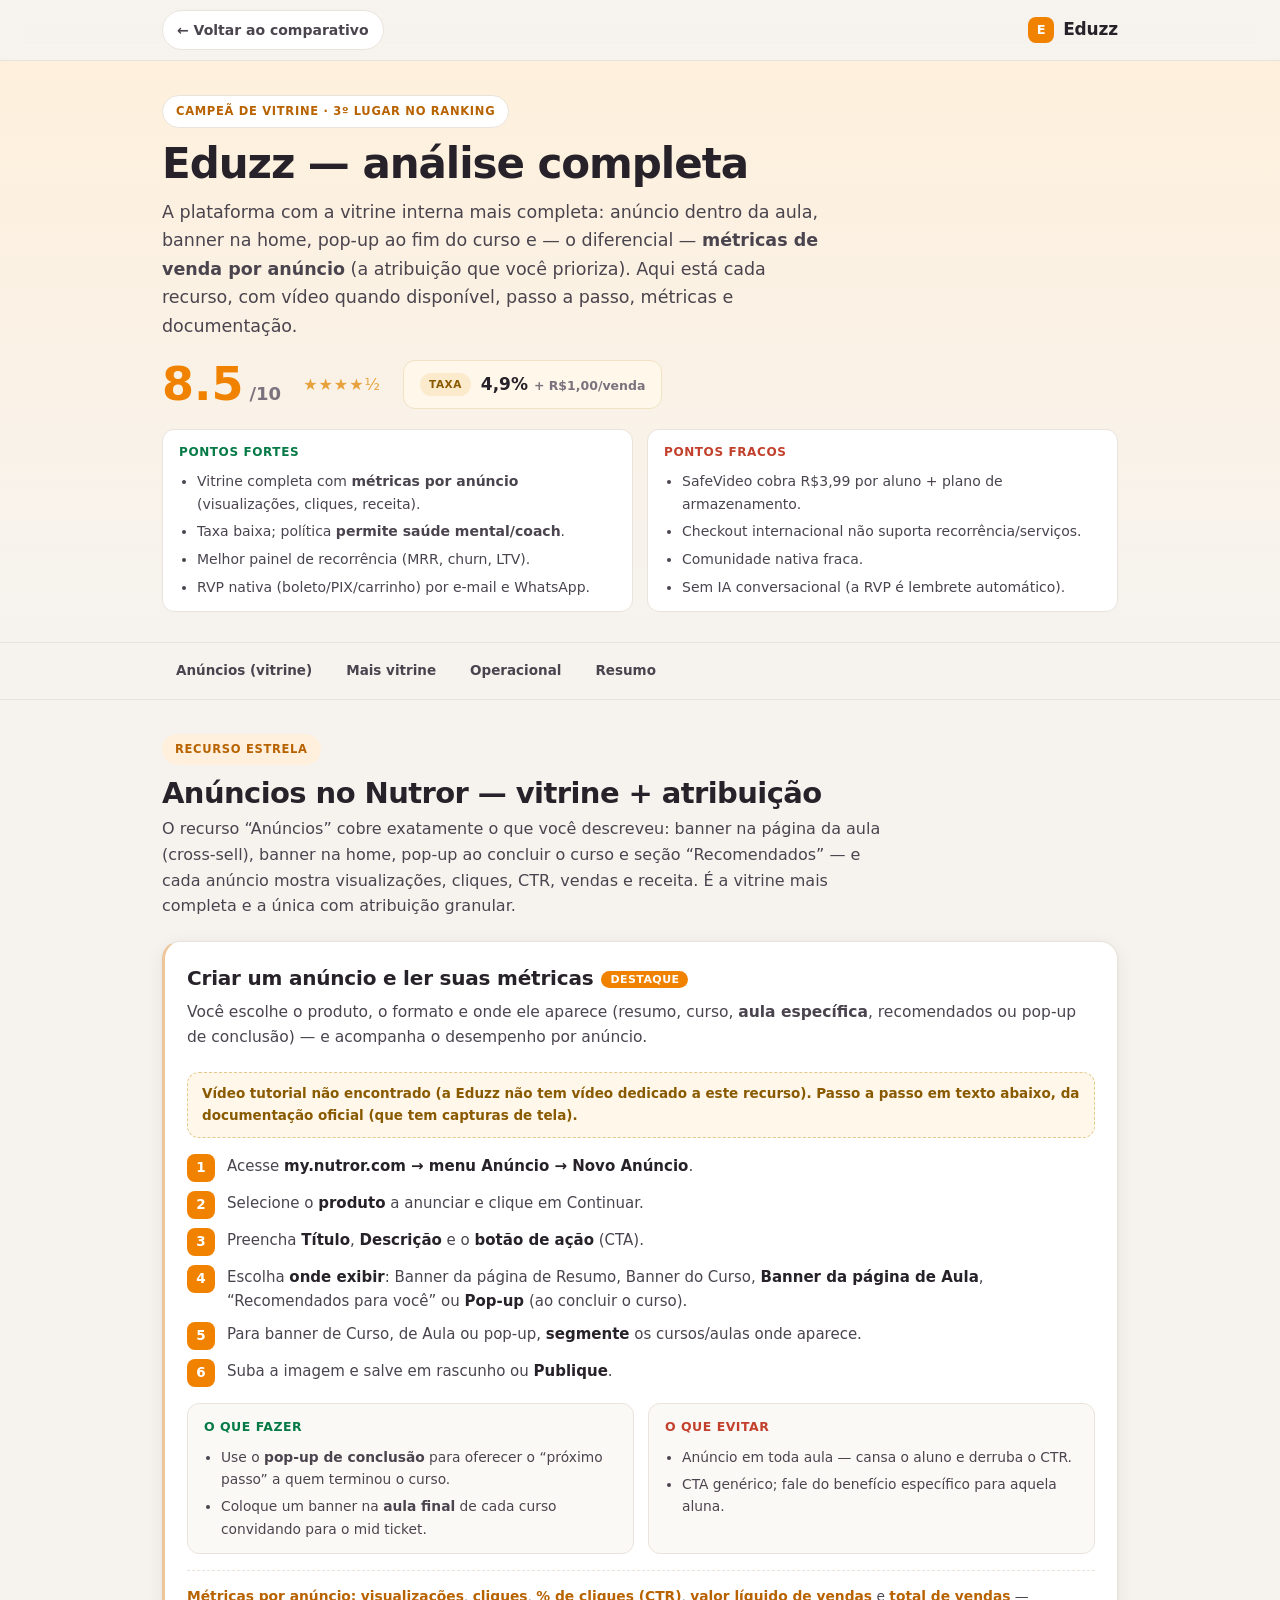
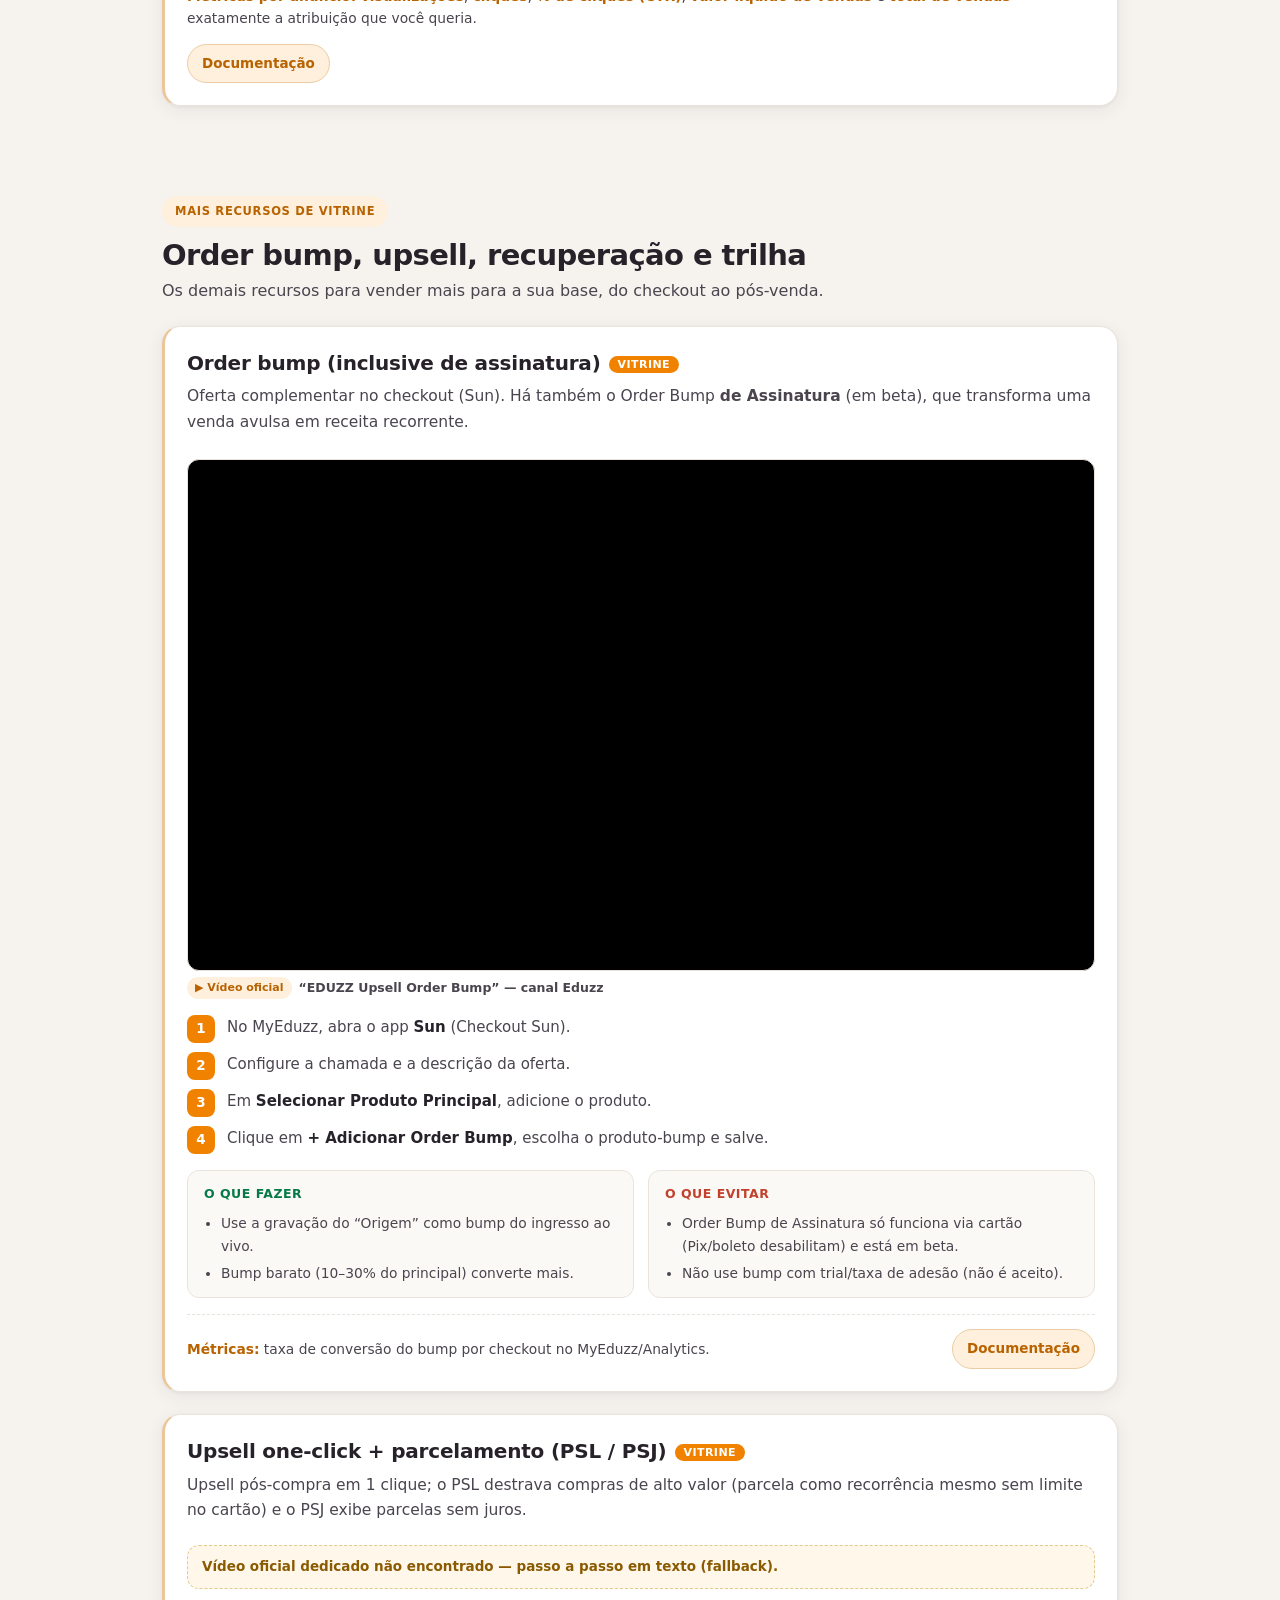
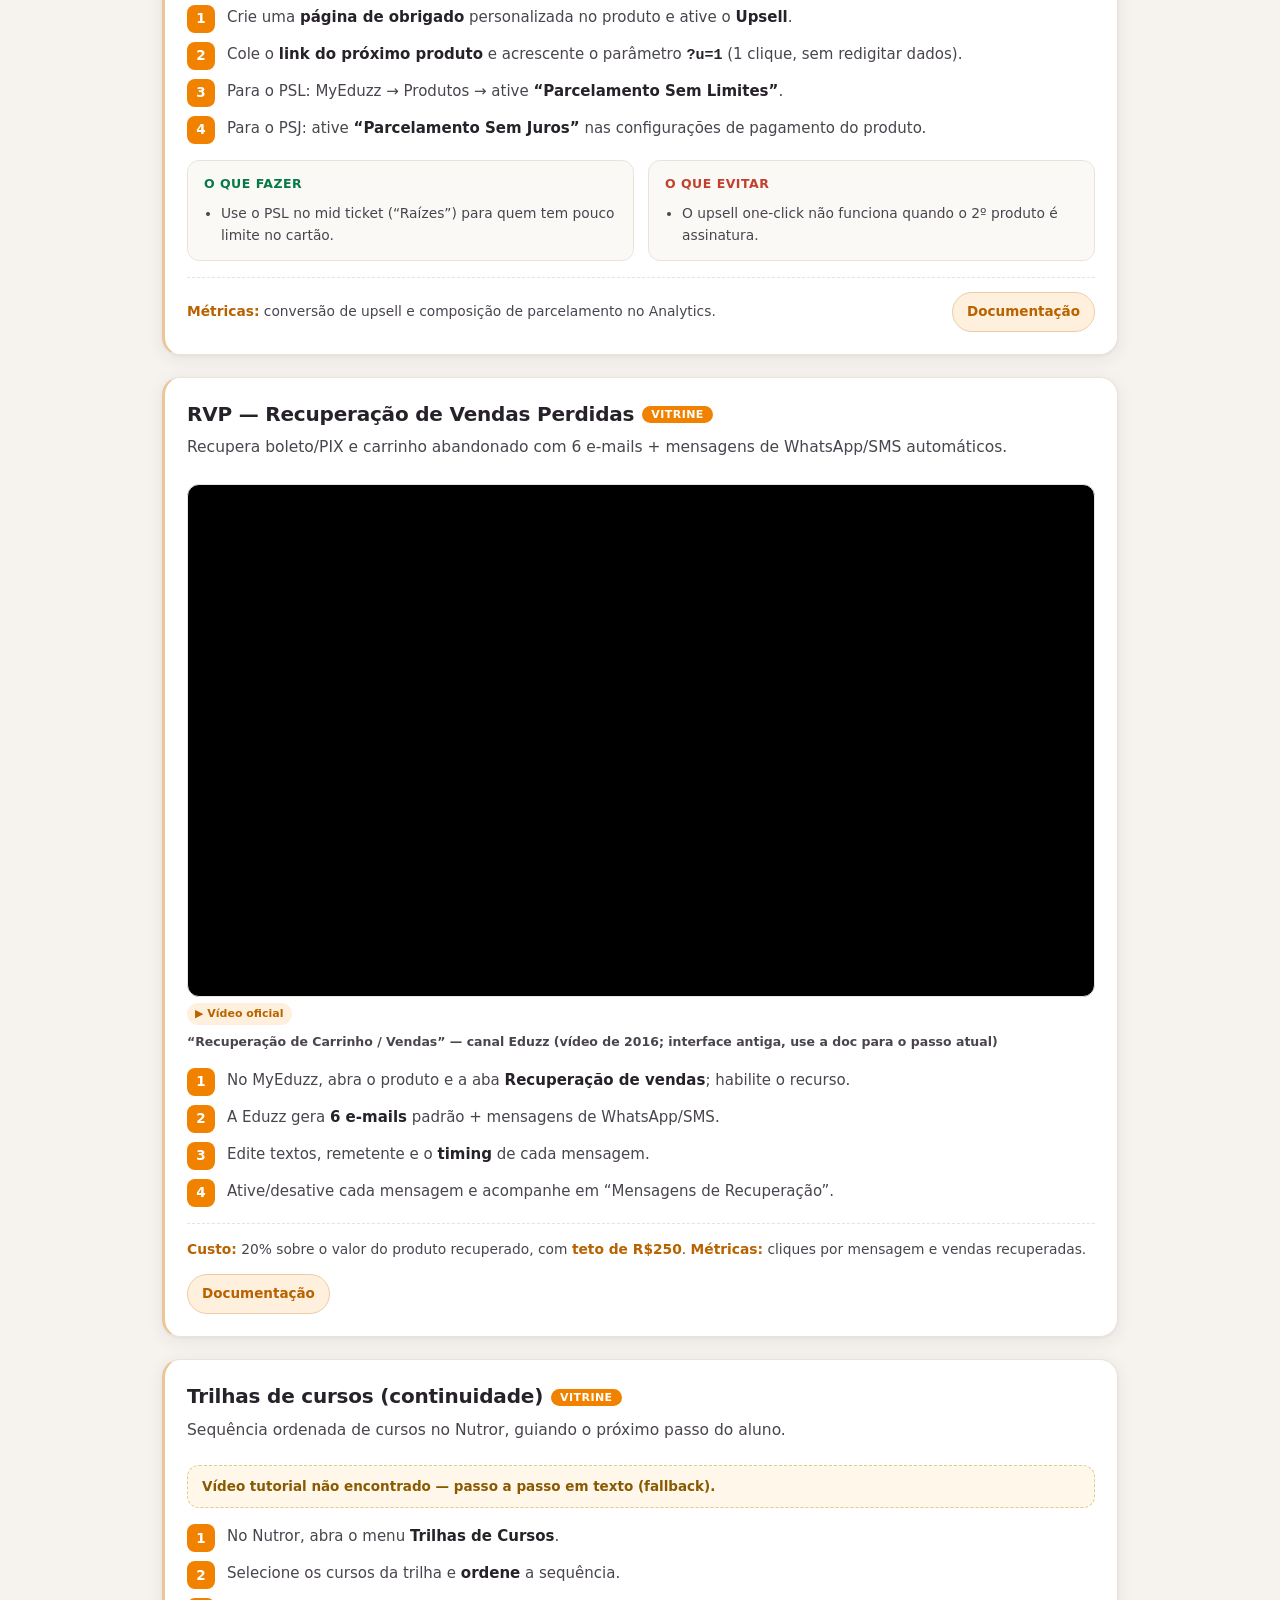
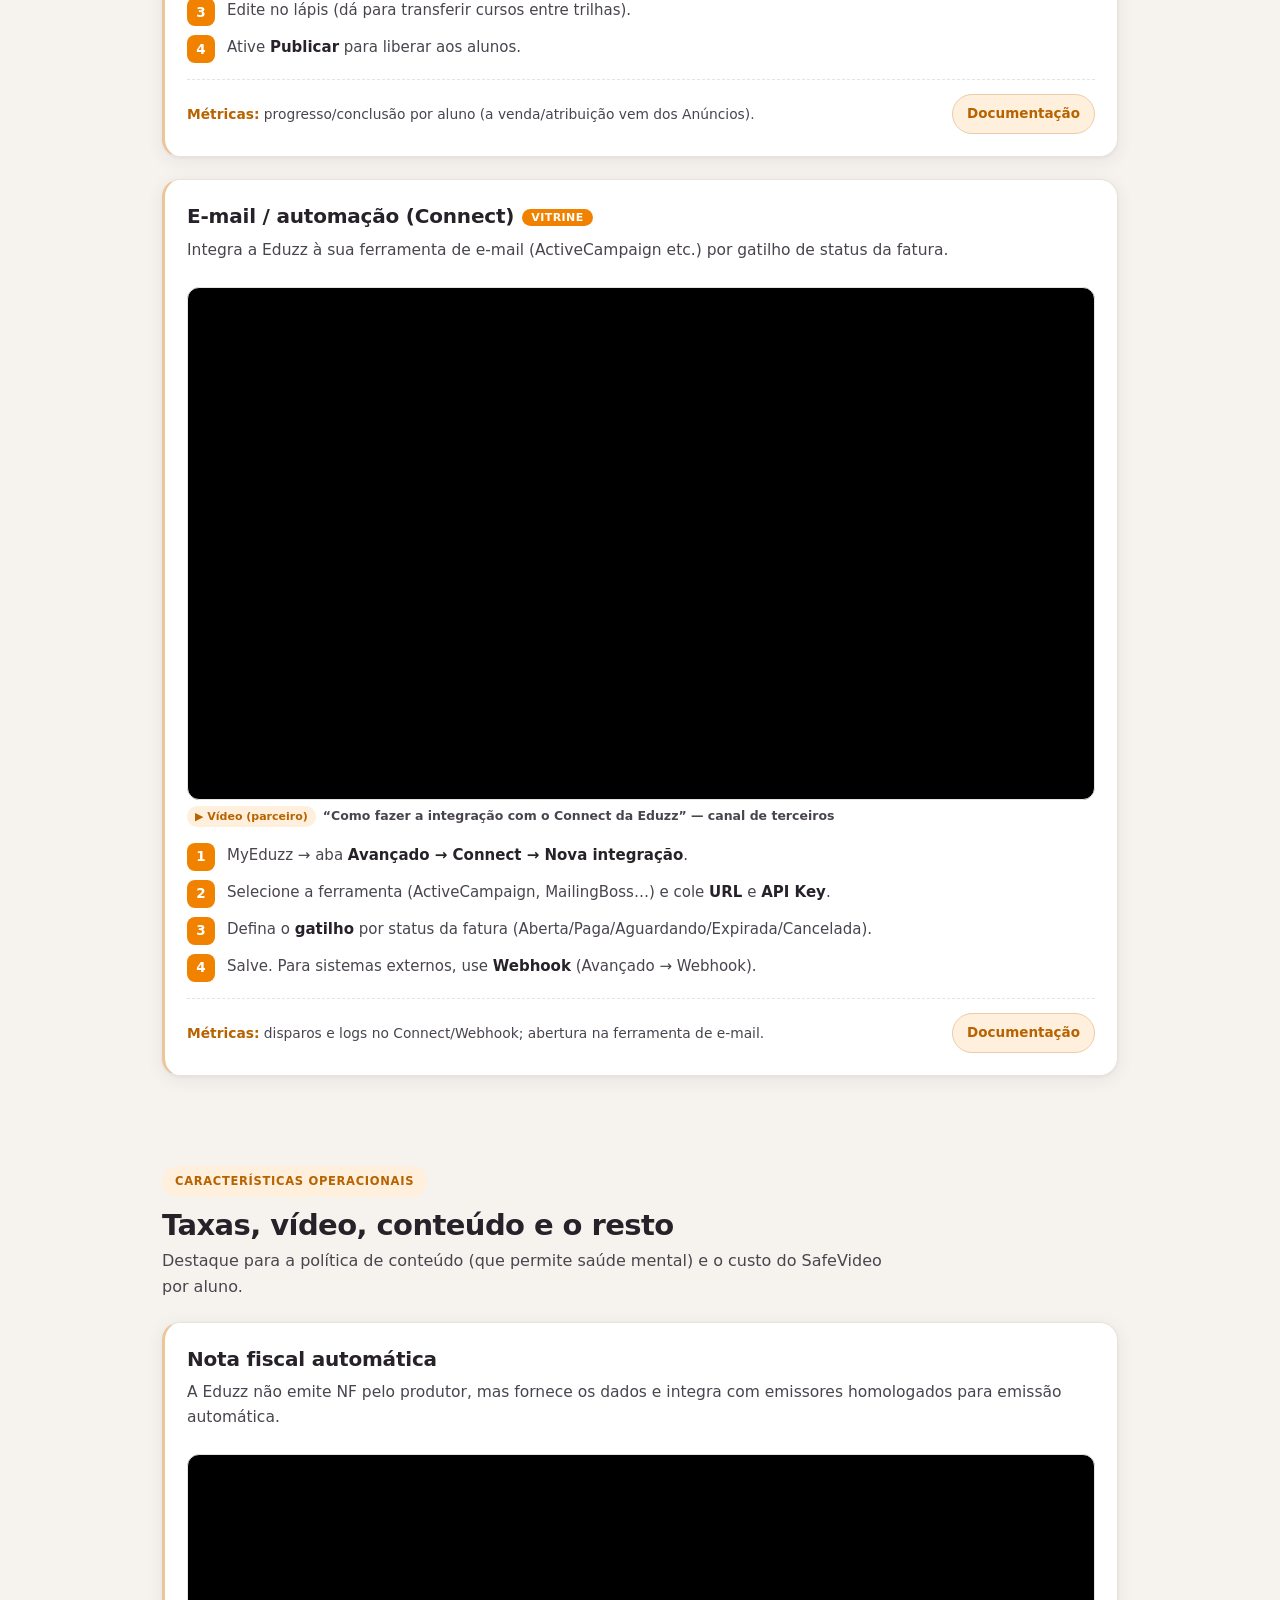
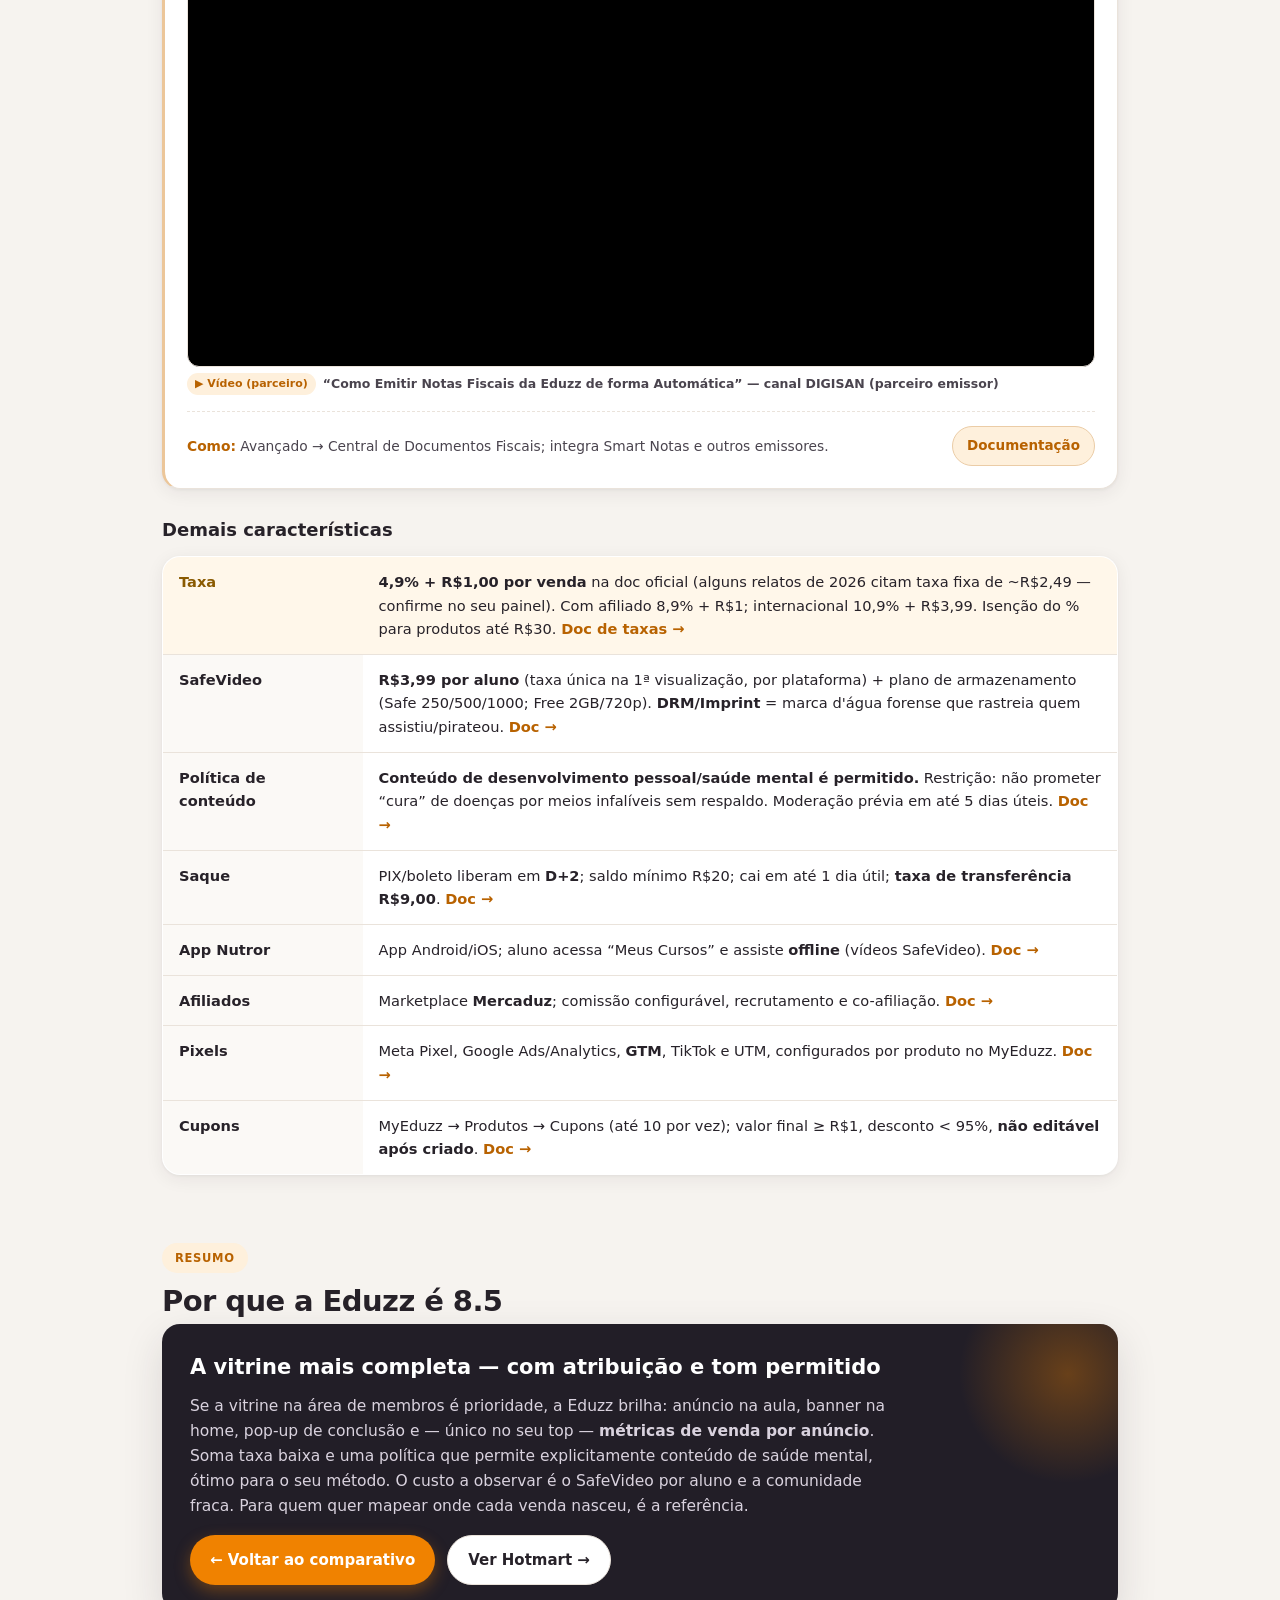
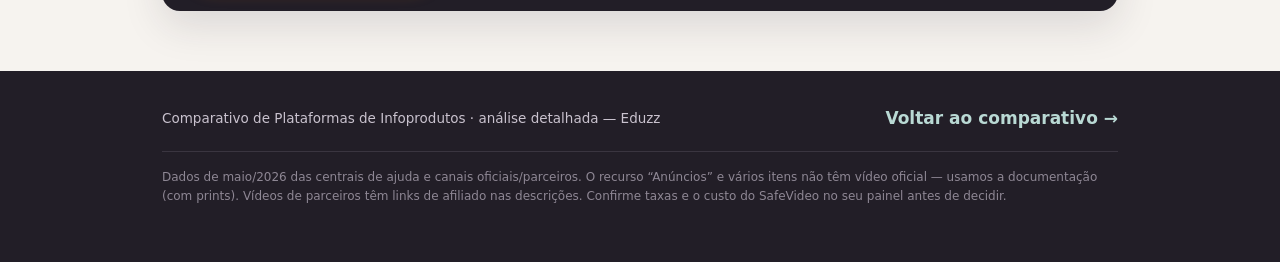
==== commit 4e631ccb: "Visual minimalista: efeitos de navegacao suave + remocao de icones decorativos" ====
--- a/eduzz.html
+++ b/eduzz.html
@@ -5,6 +5,7 @@
 <meta name="viewport" content="width=device-width, initial-scale=1.0">
 <title>Eduzz — Análise completa | Comparativo de Plataformas</title>
 <link rel="stylesheet" href="/styles.css">
+<script>document.documentElement.classList.add('anim')</script>
 </head>
 <body class="acc-eduzz">
 
@@ -18,17 +19,17 @@
 
 <div class="phero">
   <div class="wrap">
-    <span class="tagline">🥇 Campeã de vitrine · 3º lugar no ranking</span>
+    <span class="tagline"> Campeã de vitrine · 3º lugar no ranking</span>
     <h1>Eduzz — análise completa</h1>
     <p class="sub">A plataforma com a vitrine interna mais completa: anúncio dentro da aula, banner na home, pop-up ao fim do curso e — o diferencial — <b>métricas de venda por anúncio</b> (a atribuição que você prioriza). Aqui está cada recurso, com vídeo quando disponível, passo a passo, métricas e documentação.</p>
     <div class="scorebar">
       <div class="score"><span class="n">8.5</span><span class="d">/10</span></div>
       <div class="stars">★★★★½</div>
-      <div class="fee"><span class="tg">💰 Taxa</span><span class="v">4,9% <small>+ R$1,00/venda</small></span></div>
+      <div class="fee"><span class="tg"> Taxa</span><span class="v">4,9% <small>+ R$1,00/venda</small></span></div>
     </div>
     <div class="qsum">
       <div class="box pro">
-        <h4>✅ Pontos fortes</h4>
+        <h4> Pontos fortes</h4>
         <ul>
           <li>Vitrine completa com <b>métricas por anúncio</b> (visualizações, cliques, receita).</li>
           <li>Taxa baixa; política <b>permite saúde mental/coach</b>.</li>
@@ -37,7 +38,7 @@
         </ul>
       </div>
       <div class="box con">
-        <h4>⚠️ Pontos fracos</h4>
+        <h4> Pontos fracos</h4>
         <ul>
           <li>SafeVideo cobra R$3,99 por aluno + plano de armazenamento.</li>
           <li>Checkout internacional não suporta recorrência/serviços.</li>
@@ -51,24 +52,24 @@
 
 <nav class="sub">
   <div class="wrap">
-    <a href="#anuncios">📣 Anúncios (vitrine)</a>
-    <a href="#vitrine">🛍️ Mais vitrine</a>
-    <a href="#operacional">⚙️ Operacional</a>
-    <a href="#resumo">⭐ Resumo</a>
+    <a href="#anuncios"> Anúncios (vitrine)</a>
+    <a href="#vitrine"> Mais vitrine</a>
+    <a href="#operacional"> Operacional</a>
+    <a href="#resumo"> Resumo</a>
   </div>
 </nav>
 
 <!-- ===== ANÚNCIOS ===== -->
 <section id="anuncios">
   <div class="wrap">
-    <span class="eyebrow">📣 Recurso estrela</span>
+    <span class="eyebrow"> Recurso estrela</span>
     <h2 class="sec">Anúncios no Nutror — vitrine + atribuição</h2>
     <p class="sec-intro">O recurso “Anúncios” cobre exatamente o que você descreveu: banner na página da aula (cross-sell), banner na home, pop-up ao concluir o curso e seção “Recomendados” — e cada anúncio mostra visualizações, cliques, CTR, vendas e receita. É a vitrine mais completa e a única com atribuição granular.</p>
 
     <div class="feat">
-      <div class="fhead"><span class="ic">📣</span><div class="ft"><h3>Criar um anúncio e ler suas métricas<span class="star">destaque</span></h3><p class="desc">Você escolhe o produto, o formato e onde ele aparece (resumo, curso, <b>aula específica</b>, recomendados ou pop-up de conclusão) — e acompanha o desempenho por anúncio.</p></div></div>
-      <div class="fbody">
-        <div class="novideo">🚧 Vídeo tutorial não encontrado (a Eduzz não tem vídeo dedicado a este recurso). Passo a passo em texto abaixo, da documentação oficial (que tem capturas de tela).</div>
+      <div class="fhead"><span class="ic"></span><div class="ft"><h3>Criar um anúncio e ler suas métricas<span class="star">destaque</span></h3><p class="desc">Você escolhe o produto, o formato e onde ele aparece (resumo, curso, <b>aula específica</b>, recomendados ou pop-up de conclusão) — e acompanha o desempenho por anúncio.</p></div></div>
+      <div class="fbody">
+        <div class="novideo"> Vídeo tutorial não encontrado (a Eduzz não tem vídeo dedicado a este recurso). Passo a passo em texto abaixo, da documentação oficial (que tem capturas de tela).</div>
         <ol class="steps">
           <li>Acesse <b>my.nutror.com → menu Anúncio → Novo Anúncio</b>.</li>
           <li>Selecione o <b>produto</b> a anunciar e clique em Continuar.</li>
@@ -78,10 +79,10 @@
           <li>Suba a imagem e salve em rascunho ou <b>Publique</b>.</li>
         </ol>
         <div class="dd">
-          <div class="c do"><h5>✅ O que fazer</h5><ul><li>Use o <b>pop-up de conclusão</b> para oferecer o “próximo passo” a quem terminou o curso.</li><li>Coloque um banner na <b>aula final</b> de cada curso convidando para o mid ticket.</li></ul></div>
-          <div class="c dont"><h5>⛔ O que evitar</h5><ul><li>Anúncio em toda aula — cansa o aluno e derruba o CTR.</li><li>CTA genérico; fale do benefício específico para aquela aluna.</li></ul></div>
+          <div class="c do"><h5> O que fazer</h5><ul><li>Use o <b>pop-up de conclusão</b> para oferecer o “próximo passo” a quem terminou o curso.</li><li>Coloque um banner na <b>aula final</b> de cada curso convidando para o mid ticket.</li></ul></div>
+          <div class="c dont"><h5> O que evitar</h5><ul><li>Anúncio em toda aula — cansa o aluno e derruba o CTR.</li><li>CTA genérico; fale do benefício específico para aquela aluna.</li></ul></div>
         </div>
-        <div class="frow"><span class="metrics"><b>Métricas por anúncio:</b> <b>visualizações</b>, <b>cliques</b>, <b>% de cliques (CTR)</b>, <b>valor líquido de vendas</b> e <b>total de vendas</b> — exatamente a atribuição que você queria.</span><a class="docbtn" href="https://ajuda.eduzz.com/hc/pt-br/articles/4402736670363" target="_blank" rel="noopener">📄 Documentação</a></div>
+        <div class="frow"><span class="metrics"><b>Métricas por anúncio:</b> <b>visualizações</b>, <b>cliques</b>, <b>% de cliques (CTR)</b>, <b>valor líquido de vendas</b> e <b>total de vendas</b> — exatamente a atribuição que você queria.</span><a class="docbtn" href="https://ajuda.eduzz.com/hc/pt-br/articles/4402736670363" target="_blank" rel="noopener"> Documentação</a></div>
       </div>
     </div>
   </div>
@@ -90,13 +91,13 @@
 <!-- ===== MAIS VITRINE ===== -->
 <section id="vitrine">
   <div class="wrap">
-    <span class="eyebrow">🛍️ Mais recursos de vitrine</span>
+    <span class="eyebrow"> Mais recursos de vitrine</span>
     <h2 class="sec">Order bump, upsell, recuperação e trilha</h2>
     <p class="sec-intro">Os demais recursos para vender mais para a sua base, do checkout ao pós-venda.</p>
 
     <!-- Order bump -->
     <div class="feat">
-      <div class="fhead"><span class="ic">🛒</span><div class="ft"><h3>Order bump (inclusive de assinatura)<span class="star">vitrine</span></h3><p class="desc">Oferta complementar no checkout (Sun). Há também o Order Bump <b>de Assinatura</b> (em beta), que transforma uma venda avulsa em receita recorrente.</p></div></div>
+      <div class="fhead"><span class="ic"></span><div class="ft"><h3>Order bump (inclusive de assinatura)<span class="star">vitrine</span></h3><p class="desc">Oferta complementar no checkout (Sun). Há também o Order Bump <b>de Assinatura</b> (em beta), que transforma uma venda avulsa em receita recorrente.</p></div></div>
       <div class="fbody">
         <div class="video-wrap"><iframe src="https://www.youtube.com/embed/Mqnv8iW4FAI" title="EDUZZ Upsell Order Bump: Aprenda a ter mais Lucro" loading="lazy" allowfullscreen></iframe></div>
         <p class="vcap"><span class="of">▶ Vídeo oficial</span><span class="th">“EDUZZ Upsell Order Bump” — canal Eduzz</span></p>
@@ -107,18 +108,18 @@
           <li>Clique em <b>+ Adicionar Order Bump</b>, escolha o produto-bump e salve.</li>
         </ol>
         <div class="dd">
-          <div class="c do"><h5>✅ O que fazer</h5><ul><li>Use a gravação do “Origem” como bump do ingresso ao vivo.</li><li>Bump barato (10–30% do principal) converte mais.</li></ul></div>
-          <div class="c dont"><h5>⛔ O que evitar</h5><ul><li>Order Bump de Assinatura só funciona via cartão (Pix/boleto desabilitam) e está em beta.</li><li>Não use bump com trial/taxa de adesão (não é aceito).</li></ul></div>
+          <div class="c do"><h5> O que fazer</h5><ul><li>Use a gravação do “Origem” como bump do ingresso ao vivo.</li><li>Bump barato (10–30% do principal) converte mais.</li></ul></div>
+          <div class="c dont"><h5> O que evitar</h5><ul><li>Order Bump de Assinatura só funciona via cartão (Pix/boleto desabilitam) e está em beta.</li><li>Não use bump com trial/taxa de adesão (não é aceito).</li></ul></div>
         </div>
-        <div class="frow"><span class="metrics"><b>Métricas:</b> taxa de conversão do bump por checkout no MyEduzz/Analytics.</span><a class="docbtn" href="https://ajuda.eduzz.com/hc/pt-br/articles/1260807006190" target="_blank" rel="noopener">📄 Documentação</a></div>
+        <div class="frow"><span class="metrics"><b>Métricas:</b> taxa de conversão do bump por checkout no MyEduzz/Analytics.</span><a class="docbtn" href="https://ajuda.eduzz.com/hc/pt-br/articles/1260807006190" target="_blank" rel="noopener"> Documentação</a></div>
       </div>
     </div>
 
     <!-- Upsell / PSL / PSJ (sem vídeo) -->
     <div class="feat">
-      <div class="fhead"><span class="ic">⬆️</span><div class="ft"><h3>Upsell one-click + parcelamento (PSL / PSJ)<span class="star">vitrine</span></h3><p class="desc">Upsell pós-compra em 1 clique; o PSL destrava compras de alto valor (parcela como recorrência mesmo sem limite no cartão) e o PSJ exibe parcelas sem juros.</p></div></div>
-      <div class="fbody">
-        <div class="novideo">🚧 Vídeo oficial dedicado não encontrado — passo a passo em texto (fallback).</div>
+      <div class="fhead"><span class="ic"></span><div class="ft"><h3>Upsell one-click + parcelamento (PSL / PSJ)<span class="star">vitrine</span></h3><p class="desc">Upsell pós-compra em 1 clique; o PSL destrava compras de alto valor (parcela como recorrência mesmo sem limite no cartão) e o PSJ exibe parcelas sem juros.</p></div></div>
+      <div class="fbody">
+        <div class="novideo"> Vídeo oficial dedicado não encontrado — passo a passo em texto (fallback).</div>
         <ol class="steps">
           <li>Crie uma <b>página de obrigado</b> personalizada no produto e ative o <b>Upsell</b>.</li>
           <li>Cole o <b>link do próximo produto</b> e acrescente o parâmetro <b><code>?u=1</code></b> (1 clique, sem redigitar dados).</li>
@@ -126,16 +127,16 @@
           <li>Para o PSJ: ative <b>“Parcelamento Sem Juros”</b> nas configurações de pagamento do produto.</li>
         </ol>
         <div class="dd">
-          <div class="c do"><h5>✅ O que fazer</h5><ul><li>Use o PSL no mid ticket (“Raízes”) para quem tem pouco limite no cartão.</li></ul></div>
-          <div class="c dont"><h5>⛔ O que evitar</h5><ul><li>O upsell one-click não funciona quando o 2º produto é assinatura.</li></ul></div>
+          <div class="c do"><h5> O que fazer</h5><ul><li>Use o PSL no mid ticket (“Raízes”) para quem tem pouco limite no cartão.</li></ul></div>
+          <div class="c dont"><h5> O que evitar</h5><ul><li>O upsell one-click não funciona quando o 2º produto é assinatura.</li></ul></div>
         </div>
-        <div class="frow"><span class="metrics"><b>Métricas:</b> conversão de upsell e composição de parcelamento no Analytics.</span><a class="docbtn" href="https://ajuda.eduzz.com/hc/pt-br/articles/1260807654450" target="_blank" rel="noopener">📄 Documentação</a></div>
+        <div class="frow"><span class="metrics"><b>Métricas:</b> conversão de upsell e composição de parcelamento no Analytics.</span><a class="docbtn" href="https://ajuda.eduzz.com/hc/pt-br/articles/1260807654450" target="_blank" rel="noopener"> Documentação</a></div>
       </div>
     </div>
 
     <!-- RVP -->
     <div class="feat">
-      <div class="fhead"><span class="ic">🔁</span><div class="ft"><h3>RVP — Recuperação de Vendas Perdidas<span class="star">vitrine</span></h3><p class="desc">Recupera boleto/PIX e carrinho abandonado com 6 e-mails + mensagens de WhatsApp/SMS automáticos.</p></div></div>
+      <div class="fhead"><span class="ic"></span><div class="ft"><h3>RVP — Recuperação de Vendas Perdidas<span class="star">vitrine</span></h3><p class="desc">Recupera boleto/PIX e carrinho abandonado com 6 e-mails + mensagens de WhatsApp/SMS automáticos.</p></div></div>
       <div class="fbody">
         <div class="video-wrap"><iframe src="https://www.youtube.com/embed/Hat3KXq7qT0" title="Recuperação de Carrinho / Vendas - Eduzz" loading="lazy" allowfullscreen></iframe></div>
         <p class="vcap"><span class="of">▶ Vídeo oficial</span><span class="th">“Recuperação de Carrinho / Vendas” — canal Eduzz (vídeo de 2016; interface antiga, use a doc para o passo atual)</span></p>
@@ -145,28 +146,28 @@
           <li>Edite textos, remetente e o <b>timing</b> de cada mensagem.</li>
           <li>Ative/desative cada mensagem e acompanhe em “Mensagens de Recuperação”.</li>
         </ol>
-        <div class="frow"><span class="metrics"><b>Custo:</b> 20% sobre o valor do produto recuperado, com <b>teto de R$250</b>. <b>Métricas:</b> cliques por mensagem e vendas recuperadas.</span><a class="docbtn" href="https://ajuda.eduzz.com/hc/pt-br/articles/1260807625289" target="_blank" rel="noopener">📄 Documentação</a></div>
+        <div class="frow"><span class="metrics"><b>Custo:</b> 20% sobre o valor do produto recuperado, com <b>teto de R$250</b>. <b>Métricas:</b> cliques por mensagem e vendas recuperadas.</span><a class="docbtn" href="https://ajuda.eduzz.com/hc/pt-br/articles/1260807625289" target="_blank" rel="noopener"> Documentação</a></div>
       </div>
     </div>
 
     <!-- Trilha (sem vídeo) -->
     <div class="feat">
-      <div class="fhead"><span class="ic">🪜</span><div class="ft"><h3>Trilhas de cursos (continuidade)<span class="star">vitrine</span></h3><p class="desc">Sequência ordenada de cursos no Nutror, guiando o próximo passo do aluno.</p></div></div>
-      <div class="fbody">
-        <div class="novideo">🚧 Vídeo tutorial não encontrado — passo a passo em texto (fallback).</div>
+      <div class="fhead"><span class="ic"></span><div class="ft"><h3>Trilhas de cursos (continuidade)<span class="star">vitrine</span></h3><p class="desc">Sequência ordenada de cursos no Nutror, guiando o próximo passo do aluno.</p></div></div>
+      <div class="fbody">
+        <div class="novideo"> Vídeo tutorial não encontrado — passo a passo em texto (fallback).</div>
         <ol class="steps">
           <li>No Nutror, abra o menu <b>Trilhas de Cursos</b>.</li>
           <li>Selecione os cursos da trilha e <b>ordene</b> a sequência.</li>
           <li>Edite no lápis (dá para transferir cursos entre trilhas).</li>
           <li>Ative <b>Publicar</b> para liberar aos alunos.</li>
         </ol>
-        <div class="frow"><span class="metrics"><b>Métricas:</b> progresso/conclusão por aluno (a venda/atribuição vem dos Anúncios).</span><a class="docbtn" href="https://ajuda.eduzz.com/hc/pt-br/articles/4418788019867" target="_blank" rel="noopener">📄 Documentação</a></div>
+        <div class="frow"><span class="metrics"><b>Métricas:</b> progresso/conclusão por aluno (a venda/atribuição vem dos Anúncios).</span><a class="docbtn" href="https://ajuda.eduzz.com/hc/pt-br/articles/4418788019867" target="_blank" rel="noopener"> Documentação</a></div>
       </div>
     </div>
 
     <!-- Email Connect -->
     <div class="feat">
-      <div class="fhead"><span class="ic">✉️</span><div class="ft"><h3>E-mail / automação (Connect)<span class="star">vitrine</span></h3><p class="desc">Integra a Eduzz à sua ferramenta de e-mail (ActiveCampaign etc.) por gatilho de status da fatura.</p></div></div>
+      <div class="fhead"><span class="ic"></span><div class="ft"><h3>E-mail / automação (Connect)<span class="star">vitrine</span></h3><p class="desc">Integra a Eduzz à sua ferramenta de e-mail (ActiveCampaign etc.) por gatilho de status da fatura.</p></div></div>
       <div class="fbody">
         <div class="video-wrap"><iframe src="https://www.youtube.com/embed/bt7t4QK6zKA" title="Integração com o Connect da Eduzz" loading="lazy" allowfullscreen></iframe></div>
         <p class="vcap"><span class="of">▶ Vídeo (parceiro)</span><span class="th">“Como fazer a integração com o Connect da Eduzz” — canal de terceiros</span></p>
@@ -176,7 +177,7 @@
           <li>Defina o <b>gatilho</b> por status da fatura (Aberta/Paga/Aguardando/Expirada/Cancelada).</li>
           <li>Salve. Para sistemas externos, use <b>Webhook</b> (Avançado → Webhook).</li>
         </ol>
-        <div class="frow"><span class="metrics"><b>Métricas:</b> disparos e logs no Connect/Webhook; abertura na ferramenta de e-mail.</span><a class="docbtn" href="https://ajuda.eduzz.com/hc/pt-br/articles/4402979071387" target="_blank" rel="noopener">📄 Documentação</a></div>
+        <div class="frow"><span class="metrics"><b>Métricas:</b> disparos e logs no Connect/Webhook; abertura na ferramenta de e-mail.</span><a class="docbtn" href="https://ajuda.eduzz.com/hc/pt-br/articles/4402979071387" target="_blank" rel="noopener"> Documentação</a></div>
       </div>
     </div>
   </div>
@@ -185,29 +186,29 @@
 <!-- ===== OPERACIONAL ===== -->
 <section id="operacional">
   <div class="wrap">
-    <span class="eyebrow">⚙️ Características operacionais</span>
+    <span class="eyebrow"> Características operacionais</span>
     <h2 class="sec">Taxas, vídeo, conteúdo e o resto</h2>
     <p class="sec-intro">Destaque para a política de conteúdo (que permite saúde mental) e o custo do SafeVideo por aluno.</p>
 
     <div class="feat">
-      <div class="fhead"><span class="ic">📄</span><div class="ft"><h3>Nota fiscal automática</h3><p class="desc">A Eduzz não emite NF pelo produtor, mas fornece os dados e integra com emissores homologados para emissão automática.</p></div></div>
+      <div class="fhead"><span class="ic"></span><div class="ft"><h3>Nota fiscal automática</h3><p class="desc">A Eduzz não emite NF pelo produtor, mas fornece os dados e integra com emissores homologados para emissão automática.</p></div></div>
       <div class="fbody">
         <div class="video-wrap"><iframe src="https://www.youtube.com/embed/jwyKbAXAJag" title="Como Emitir Notas Fiscais da Eduzz de forma Automática" loading="lazy" allowfullscreen></iframe></div>
         <p class="vcap"><span class="of">▶ Vídeo (parceiro)</span><span class="th">“Como Emitir Notas Fiscais da Eduzz de forma Automática” — canal DIGISAN (parceiro emissor)</span></p>
-        <div class="frow"><span class="metrics"><b>Como:</b> Avançado → Central de Documentos Fiscais; integra Smart Notas e outros emissores.</span><a class="docbtn" href="https://ajuda.eduzz.com/hc/pt-br/articles/4402651955739" target="_blank" rel="noopener">📄 Documentação</a></div>
+        <div class="frow"><span class="metrics"><b>Como:</b> Avançado → Central de Documentos Fiscais; integra Smart Notas e outros emissores.</span><a class="docbtn" href="https://ajuda.eduzz.com/hc/pt-br/articles/4402651955739" target="_blank" rel="noopener"> Documentação</a></div>
       </div>
     </div>
 
     <h3 style="font-size:18px;font-weight:820;margin:26px 0 12px">Demais características</h3>
     <table class="optable">
-      <tr class="fee-row"><th class="k">💰 Taxa</th><td><b>4,9% + R$1,00 por venda</b> na doc oficial (alguns relatos de 2026 citam taxa fixa de ~R$2,49 — confirme no seu painel). Com afiliado 8,9% + R$1; internacional 10,9% + R$3,99. Isenção do % para produtos até R$30. <a href="https://ajuda.eduzz.com/hc/pt-br/articles/1260807397109" target="_blank" rel="noopener">Doc de taxas →</a></td></tr>
-      <tr><th class="k">🎬 SafeVideo</th><td><b>R$3,99 por aluno</b> (taxa única na 1ª visualização, por plataforma) + plano de armazenamento (Safe 250/500/1000; Free 2GB/720p). <b>DRM/Imprint</b> = marca d'água forense que rastreia quem assistiu/pirateou. <a href="https://ajuda.eduzz.com/hc/pt-br/articles/4402552014491" target="_blank" rel="noopener">Doc →</a></td></tr>
-      <tr><th class="k">🛡️ Política de conteúdo</th><td><b>Conteúdo de desenvolvimento pessoal/saúde mental é permitido.</b> Restrição: não prometer “cura” de doenças por meios infalíveis sem respaldo. Moderação prévia em até 5 dias úteis. <a href="https://ajuda.eduzz.com/hc/pt-br/articles/8005870790555" target="_blank" rel="noopener">Doc →</a></td></tr>
-      <tr><th class="k">🏦 Saque</th><td>PIX/boleto liberam em <b>D+2</b>; saldo mínimo R$20; cai em até 1 dia útil; <b>taxa de transferência R$9,00</b>. <a href="https://ajuda.eduzz.com/hc/pt-br/articles/1260807410490" target="_blank" rel="noopener">Doc →</a></td></tr>
-      <tr><th class="k">📱 App Nutror</th><td>App Android/iOS; aluno acessa “Meus Cursos” e assiste <b>offline</b> (vídeos SafeVideo). <a href="https://ajuda.eduzz.com/hc/pt-br/articles/8611829296667" target="_blank" rel="noopener">Doc →</a></td></tr>
-      <tr><th class="k">🤝 Afiliados</th><td>Marketplace <b>Mercaduz</b>; comissão configurável, recrutamento e co-afiliação. <a href="https://ajuda.eduzz.com/hc/pt-br/articles/7336792418203" target="_blank" rel="noopener">Doc →</a></td></tr>
-      <tr><th class="k">📊 Pixels</th><td>Meta Pixel, Google Ads/Analytics, <b>GTM</b>, TikTok e UTM, configurados por produto no MyEduzz. <a href="https://ajuda.eduzz.com/hc/pt-br/sections/4403538015259" target="_blank" rel="noopener">Doc →</a></td></tr>
-      <tr><th class="k">🏷️ Cupons</th><td>MyEduzz → Produtos → Cupons (até 10 por vez); valor final ≥ R$1, desconto < 95%, <b>não editável após criado</b>. <a href="https://ajuda.eduzz.com/hc/pt-br/articles/1260807644469" target="_blank" rel="noopener">Doc →</a></td></tr>
+      <tr class="fee-row"><th class="k"> Taxa</th><td><b>4,9% + R$1,00 por venda</b> na doc oficial (alguns relatos de 2026 citam taxa fixa de ~R$2,49 — confirme no seu painel). Com afiliado 8,9% + R$1; internacional 10,9% + R$3,99. Isenção do % para produtos até R$30. <a href="https://ajuda.eduzz.com/hc/pt-br/articles/1260807397109" target="_blank" rel="noopener">Doc de taxas →</a></td></tr>
+      <tr><th class="k"> SafeVideo</th><td><b>R$3,99 por aluno</b> (taxa única na 1ª visualização, por plataforma) + plano de armazenamento (Safe 250/500/1000; Free 2GB/720p). <b>DRM/Imprint</b> = marca d'água forense que rastreia quem assistiu/pirateou. <a href="https://ajuda.eduzz.com/hc/pt-br/articles/4402552014491" target="_blank" rel="noopener">Doc →</a></td></tr>
+      <tr><th class="k"> Política de conteúdo</th><td><b>Conteúdo de desenvolvimento pessoal/saúde mental é permitido.</b> Restrição: não prometer “cura” de doenças por meios infalíveis sem respaldo. Moderação prévia em até 5 dias úteis. <a href="https://ajuda.eduzz.com/hc/pt-br/articles/8005870790555" target="_blank" rel="noopener">Doc →</a></td></tr>
+      <tr><th class="k"> Saque</th><td>PIX/boleto liberam em <b>D+2</b>; saldo mínimo R$20; cai em até 1 dia útil; <b>taxa de transferência R$9,00</b>. <a href="https://ajuda.eduzz.com/hc/pt-br/articles/1260807410490" target="_blank" rel="noopener">Doc →</a></td></tr>
+      <tr><th class="k"> App Nutror</th><td>App Android/iOS; aluno acessa “Meus Cursos” e assiste <b>offline</b> (vídeos SafeVideo). <a href="https://ajuda.eduzz.com/hc/pt-br/articles/8611829296667" target="_blank" rel="noopener">Doc →</a></td></tr>
+      <tr><th class="k"> Afiliados</th><td>Marketplace <b>Mercaduz</b>; comissão configurável, recrutamento e co-afiliação. <a href="https://ajuda.eduzz.com/hc/pt-br/articles/7336792418203" target="_blank" rel="noopener">Doc →</a></td></tr>
+      <tr><th class="k"> Pixels</th><td>Meta Pixel, Google Ads/Analytics, <b>GTM</b>, TikTok e UTM, configurados por produto no MyEduzz. <a href="https://ajuda.eduzz.com/hc/pt-br/sections/4403538015259" target="_blank" rel="noopener">Doc →</a></td></tr>
+      <tr><th class="k"> Cupons</th><td>MyEduzz → Produtos → Cupons (até 10 por vez); valor final ≥ R$1, desconto < 95%, <b>não editável após criado</b>. <a href="https://ajuda.eduzz.com/hc/pt-br/articles/1260807644469" target="_blank" rel="noopener">Doc →</a></td></tr>
     </table>
   </div>
 </section>
@@ -215,7 +216,7 @@
 <!-- ===== RESUMO ===== -->
 <section id="resumo">
   <div class="wrap">
-    <span class="eyebrow">⭐ Resumo</span>
+    <span class="eyebrow"> Resumo</span>
     <h2 class="sec">Por que a Eduzz é 8.5</h2>
     <div class="banner">
       <h3>A vitrine mais completa — com atribuição e tom permitido</h3>
@@ -236,5 +237,14 @@
   <div class="wrap"><p class="disc">Dados de maio/2026 das centrais de ajuda e canais oficiais/parceiros. O recurso “Anúncios” e vários itens não têm vídeo oficial — usamos a documentação (com prints). Vídeos de parceiros têm links de afiliado nas descrições. Confirme taxas e o custo do SafeVideo no seu painel antes de decidir.</p></div>
 </footer>
 
+<script>
+(function(){
+  try{
+    if(!('IntersectionObserver' in window)){document.documentElement.classList.remove('anim');return;}
+    var io=new IntersectionObserver(function(es){es.forEach(function(e){if(e.isIntersecting){e.target.classList.add('is-in');io.unobserve(e.target);}});},{threshold:.08,rootMargin:'0px 0px -8% 0px'});
+    document.querySelectorAll('.feat,.icard,.pcard,.rank,.banner,.matrix-wrap,.cost-wrap').forEach(function(el){io.observe(el);});
+  }catch(err){document.documentElement.classList.remove('anim');}
+})();
+</script>
 </body>
 </html>
--- a/styles.css
+++ b/styles.css
@@ -103,10 +103,17 @@
 /* no-video fallback flag */
 .novideo{display:flex;align-items:center;gap:9px;background:#FFF7EA;border:1px dashed #E3C98C;color:#8A5A00;border-radius:var(--radius-sm);padding:10px 14px;font-size:13.5px;font-weight:700;margin:4px 0 16px}
 
+/* aviso / armadilha */
+.pitfall{background:#FFF7EA;border:1px solid #F0DFB8;border-left:4px solid #E0A93D;border-radius:var(--radius-sm);padding:11px 15px;margin:4px 0 14px;font-size:13.8px;color:#7A5300;line-height:1.5}
+.pitfall b{color:#5E3F00}
+/* destaque (dica/observação) com a cor da marca */
+.callout{background:var(--accent-soft);border:1px solid color-mix(in srgb,var(--accent) 22%,var(--line));border-left:4px solid var(--accent);border-radius:var(--radius-sm);padding:12px 16px;margin:4px 0 16px;font-size:14.2px;color:var(--ink-soft);line-height:1.55}
+.callout b{color:var(--accent-dark)}
+
 /* steps */
 .steps{list-style:none;counter-reset:s;margin:0 0 16px;padding:0;display:flex;flex-direction:column;gap:9px}
-.steps li{counter-increment:s;display:grid;grid-template-columns:28px 1fr;gap:12px;align-items:start;font-size:15px;color:var(--ink-soft)}
-.steps li::before{content:counter(s);width:28px;height:28px;border-radius:8px;background:var(--accent);color:#fff;font-weight:820;font-size:13.5px;display:grid;place-items:center}
+.steps li{counter-increment:s;position:relative;padding-left:40px;min-height:28px;font-size:15px;color:var(--ink-soft)}
+.steps li::before{content:counter(s);position:absolute;left:0;top:0;width:28px;height:28px;border-radius:8px;background:var(--accent);color:#fff;font-weight:820;font-size:13.5px;display:grid;place-items:center}
 .steps li b{color:var(--ink)}
 
 /* do / dont */
@@ -155,3 +162,21 @@
 footer .wrap{display:flex;justify-content:space-between;gap:20px;flex-wrap:wrap;align-items:center}
 footer a{color:#B9D9D4;text-decoration:none;font-weight:700}
 footer .disc{font-size:12px;color:#8E8794;margin-top:18px;border-top:1px solid #3A3540;padding-top:16px;line-height:1.6}
+
+/* ===== Navegação fluida + ícones minimalistas ===== */
+/* revelar ao rolar (só ativa com JS; sem JS, tudo visível) */
+html.anim .feat,html.anim .icard,html.anim .pcard,html.anim .rank,html.anim .banner,html.anim .matrix-wrap,html.anim .cost-wrap{opacity:0;transform:translateY(22px);transition:opacity .6s ease, transform .55s cubic-bezier(.2,.75,.25,1)}
+html.anim .is-in{opacity:1 !important;transform:none !important}
+@media (prefers-reduced-motion:reduce){html.anim .feat,html.anim .icard,html.anim .pcard,html.anim .rank,html.anim .banner,html.anim .matrix-wrap,html.anim .cost-wrap{opacity:1;transform:none;transition:none}}
+/* hover/transições fluidas */
+.feat{transition:opacity .6s ease, transform .3s cubic-bezier(.2,.75,.25,1), box-shadow .25s, border-color .25s}
+.feat:hover{transform:translateY(-3px);box-shadow:var(--shadow-lg)}
+.toc-list a{transition:background .18s, color .18s, transform .16s}
+.toc-list a:hover{transform:translateX(3px)}
+.docbtn{transition:.2s} .docbtn:hover{transform:translateX(2px)}
+.back{transition:.18s} .back:hover{transform:translateX(-3px)}
+.btn{transition:transform .18s, filter .18s, box-shadow .18s}
+.optable tr{transition:background .15s}
+/* ícones minimalistas: esconder os badges de emoji; estrutura passa a ser a borda de acento */
+.feat > .fhead .ic{display:none}
+.feat{border-left:3px solid color-mix(in srgb, var(--accent) 30%, var(--line))}
